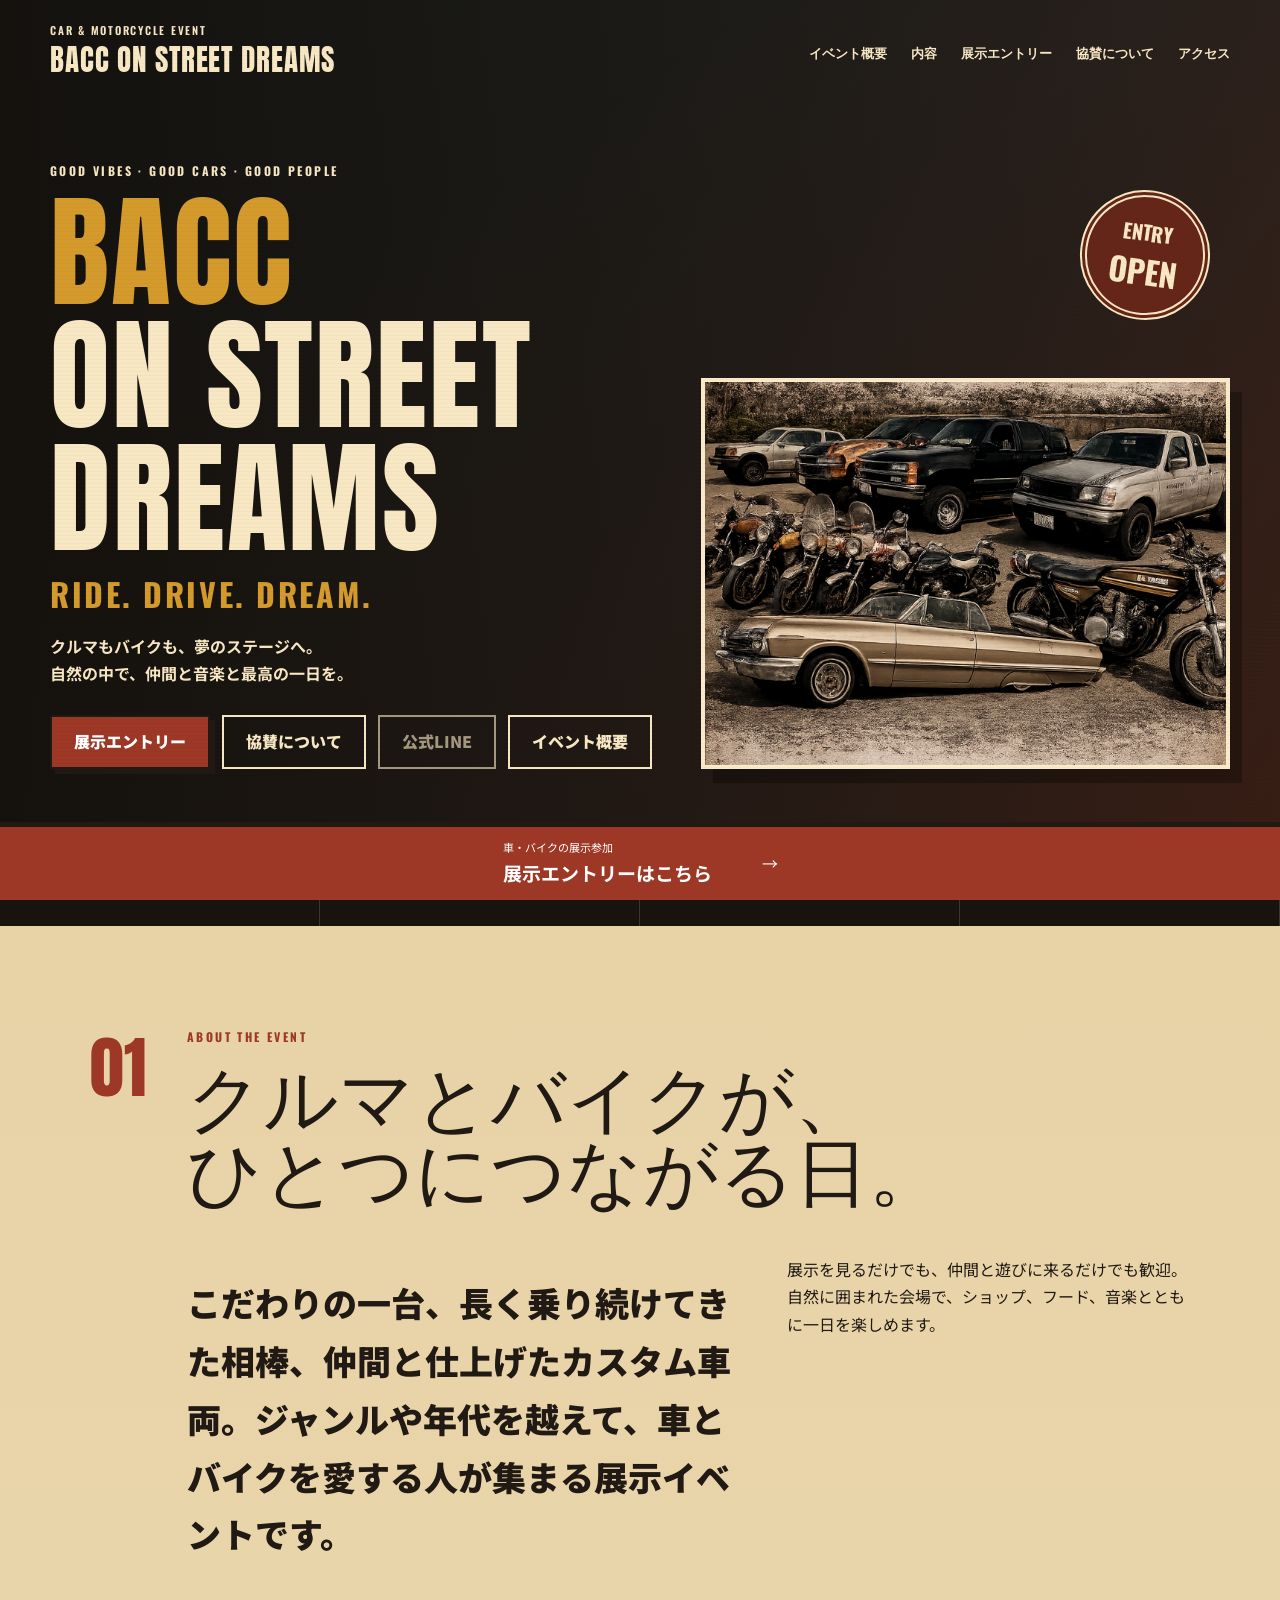
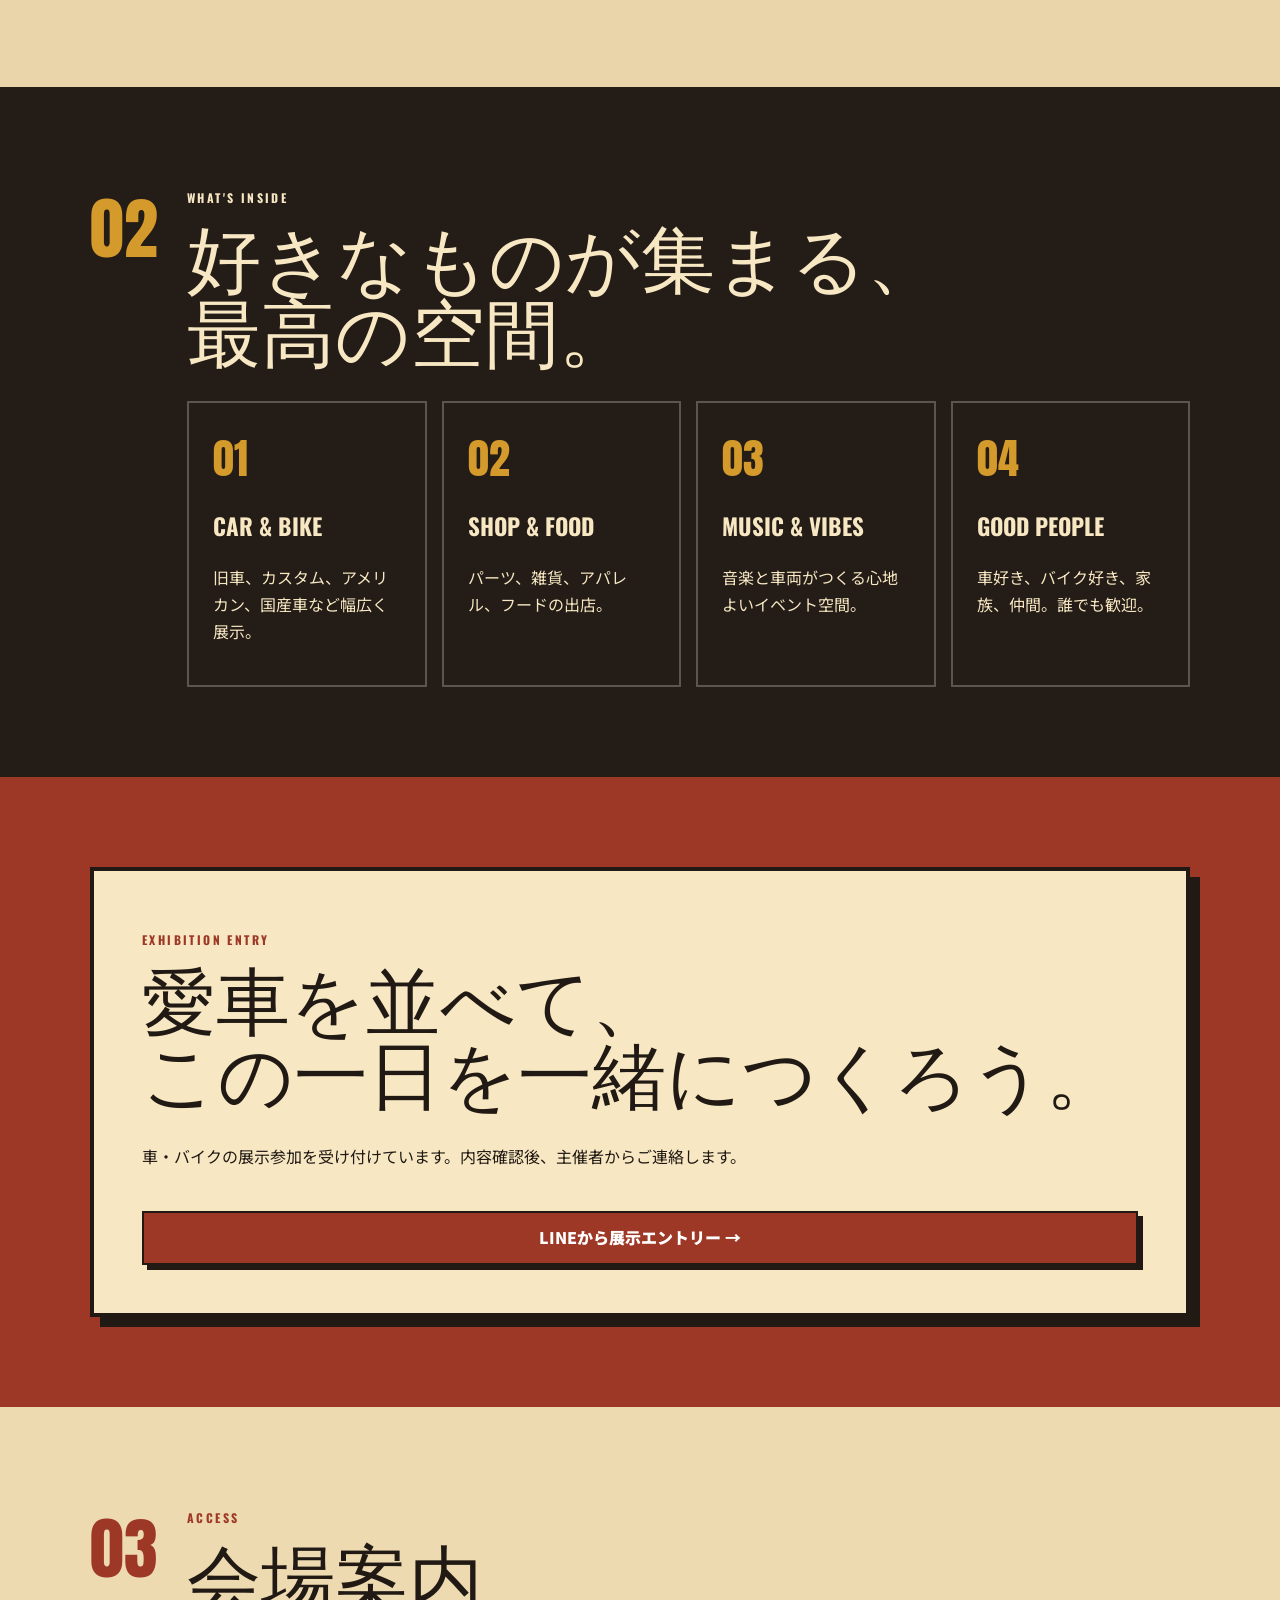
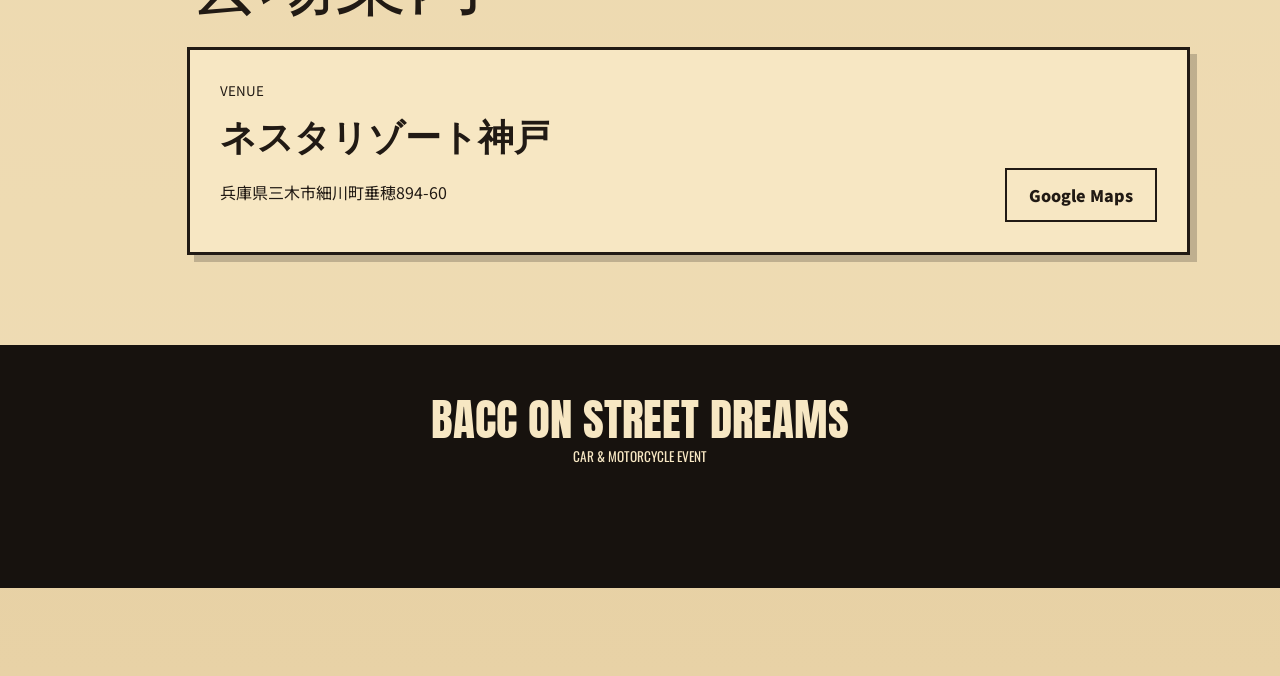
==== index.html @ 79301710 "Update index.html" ====
<!doctype html>
<html lang="ja">
<head>
  <meta charset="utf-8">
  <meta name="viewport" content="width=device-width,initial-scale=1,viewport-fit=cover">
  <meta name="theme-color" content="#211a14">
  <meta name="description" content="2026年11月22日、ネスタリゾート神戸で開催。車・バイク・音楽・カルチャーが集う BACC ON STREET DREAMS。">
  <title>BACC ON STREET DREAMS</title>
  <link rel="stylesheet" href="styles.css">
</head>
<body>
<header class="site-header">
  <a class="brand" href="#top"><small>CAR & MOTORCYCLE EVENT</small><strong>BACC ON STREET DREAMS</strong></a>
  <button class="menu-button" type="button" aria-expanded="false" aria-controls="site-nav" aria-label="メニューを開く">☰</button>
  <nav id="site-nav" class="site-nav" aria-label="メインナビゲーション">
    <a href="#about">イベント概要</a>
    <a href="#contents">内容</a>
    <a href="https://liff.line.me/2010807562-2wvrDOlv">展示エントリー</a>
    <a href="sponsor.html">協賛について</a>
    <a href="#access">アクセス</a>
  </nav>
</header>

<main id="top">
  <section class="hero poster-hero">
    <div class="hero-copy">
      <p class="eyebrow">GOOD VIBES · GOOD CARS · GOOD PEOPLE</p>
      <h1><span>BACC</span><br>ON STREET<br>DREAMS</h1>
      <p class="hero-tagline">RIDE. DRIVE. DREAM.</p>
      <p class="lead">クルマもバイクも、夢のステージへ。<br>自然の中で、仲間と音楽と最高の一日を。</p>
      <div class="hero-buttons" aria-label="主要メニュー">
        <a class="button primary" href="https://liff.line.me/2010807562-2wvrDOlv">展示エントリー</a>
        <a class="button ghost" href="sponsor.html">協賛について</a>
        <span class="button ghost is-disabled" aria-disabled="true" title="公式LINE URL設定後に有効になります">公式LINE</span>
        <a class="button ghost" href="#about">イベント概要</a>
      </div>
    </div>
    <div class="hero-art hero-photo">
      <img src="images/hero-vehicles.webp" alt="クラシックカーとバイクが並ぶイベントイメージ">
      <div class="stamp" aria-hidden="true">ENTRY<br><strong>OPEN</strong></div>
    </div>
  </section>

  <!-- EVENT INFO: 開催情報を変更する場合は、このブロックを更新してください -->
  <section class="event-strip" aria-label="開催情報">
    <div><small>DATE</small><strong>2026.11.22 SUN</strong></div>
    <div><small>TIME</small><strong>10:00–16:00</strong></div>
    <div><small>PLACE</small><strong>NESTA RESORT KOBE</strong></div>
    <div><small>ADMISSION</small><strong>FREE</strong></div>
  </section>

  <section id="about" class="section paper">
    <p class="num">01</p>
    <div>
      <p class="eyebrow dark">ABOUT THE EVENT</p>
      <h2>クルマとバイクが、<br>ひとつにつながる日。</h2>
      <div class="cols">
        <p class="big">こだわりの一台、長く乗り続けてきた相棒、仲間と仕上げたカスタム車両。ジャンルや年代を越えて、車とバイクを愛する人が集まる展示イベントです。</p>
        <p>展示を見るだけでも、仲間と遊びに来るだけでも歓迎。自然に囲まれた会場で、ショップ、フード、音楽とともに一日を楽しめます。</p>
      </div>
    </div>
  </section>

  <section id="contents" class="section dark-section">
    <p class="num yellow">02</p>
    <div>
      <p class="eyebrow">WHAT'S INSIDE</p>
      <h2>好きなものが集まる、<br>最高の空間。</h2>
      <div class="cards">
        <article><b>01</b><h3>CAR & BIKE</h3><p>旧車、カスタム、アメリカン、国産車など幅広く展示。</p></article>
        <article><b>02</b><h3>SHOP & FOOD</h3><p>パーツ、雑貨、アパレル、フードの出店。</p></article>
        <article><b>03</b><h3>MUSIC & VIBES</h3><p>音楽と車両がつくる心地よいイベント空間。</p></article>
        <article><b>04</b><h3>GOOD PEOPLE</h3><p>車好き、バイク好き、家族、仲間。誰でも歓迎。</p></article>
      </div>
    </div>
  </section>

  <section id="entry" class="section entry-section">
    <div class="entry-box">
      <p class="eyebrow dark">EXHIBITION ENTRY</p>
      <h2>愛車を並べて、<br>この一日を一緒につくろう。</h2>
      <p>車・バイクの展示参加を受け付けています。内容確認後、主催者からご連絡します。</p>
      <a class="button primary wide" href="https://liff.line.me/2010807562-2wvrDOlv">LINEから展示エントリー →</a>
    </div>
  </section>

  <section id="access" class="section paper">
    <p class="num">03</p>
    <div>
      <p class="eyebrow dark">ACCESS</p>
      <h2>会場案内</h2>
      <div class="access-card">
        <div><small>VENUE</small><h3>ネスタリゾート神戸</h3><p>兵庫県三木市細川町垂穂894-60</p></div>
        <a class="button outline" target="_blank" rel="noopener" href="https://www.google.com/maps/search/?api=1&query=%E3%83%8D%E3%82%B9%E3%82%BF%E3%83%AA%E3%82%BE%E3%83%BC%E3%83%88%E7%A5%9E%E6%88%B8">Google Maps</a>
      </div>
    </div>
  </section>
</main>

<footer>
  <strong>BACC ON STREET DREAMS</strong>
  <small>CAR & MOTORCYCLE EVENT</small>
</footer>

<a class="fixed-entry" href="https://liff.line.me/2010807562-2wvrDOlv">
  <span><small>車・バイクの展示参加</small><b>展示エントリーはこちら</b></span>
  <span aria-hidden="true">→</span>
</a>
<script src="https://static.line-scdn.net/liff/edge/2/sdk.js"></script>
<script src="script.js"></script>
</body>
</html>
---- styles.css ----
@import url('https://fonts.googleapis.com/css2?family=Anton&family=Noto+Sans+JP:wght@400;500;700;900&family=Oswald:wght@500;600;700&display=swap');

:root{--ink:#211a14;--paper:#e6cea0;--cream:#f7e7c3;--rust:#9d3826;--mustard:#d49a2c;--blue:#2d6373;--white:#fffaf0}
*{box-sizing:border-box}
html{scroll-behavior:smooth;scroll-padding-top:20px;overflow-x:hidden}
body{margin:0;background:linear-gradient(#d4b983,#e8d2a6);color:var(--ink);font-family:"Noto Sans JP",sans-serif;line-height:1.7;padding-bottom:88px;overflow-x:hidden}
body:before{content:"";position:fixed;inset:0;pointer-events:none;background:repeating-linear-gradient(0deg,rgba(0,0,0,.02) 0 1px,transparent 1px 4px);z-index:99}
a{color:inherit}
img{max-width:100%}
button,input,textarea{font:inherit}
.site-header{position:absolute;z-index:10;left:50%;transform:translateX(-50%);top:0;width:min(1180px,calc(100% - 32px));display:flex;align-items:center;justify-content:space-between;padding:22px 0;color:var(--cream)}
.brand{text-decoration:none;line-height:1;min-width:0}.brand small{display:block;font:600 11px "Oswald";letter-spacing:.16em}.brand strong{display:block;font:400 clamp(22px,3vw,29px) "Anton";letter-spacing:.03em}
.site-nav{display:flex;gap:24px}.site-nav a{text-decoration:none;font:600 13px "Oswald";min-height:44px;display:flex;align-items:center}
.menu-button{display:none;min-width:44px;min-height:44px;background:none;border:0;color:white;font-size:28px}
.hero{min-height:760px;padding:150px max(20px,calc((100% - 1180px)/2)) 70px;background:linear-gradient(90deg,rgba(20,16,12,.98),rgba(20,16,12,.7)),linear-gradient(135deg,#255b68,#8b3d28);color:var(--cream);display:grid;grid-template-columns:1.08fr .92fr;gap:30px;overflow:hidden}
.hero-copy{position:relative;z-index:3;min-width:0}
.eyebrow{font:700 12px "Oswald";letter-spacing:.2em}.eyebrow.dark{color:var(--rust)}
h1,h2{font-family:"Anton";font-weight:400;text-transform:uppercase;line-height:1}
.hero h1{font-size:clamp(62px,9.6vw,128px);margin:10px 0;letter-spacing:.015em}.hero h1 span{color:var(--mustard)}
.hero-tagline{margin:0 0 10px;font:700 clamp(21px,3vw,32px) "Oswald";letter-spacing:.08em;color:var(--mustard)}
.lead{font-weight:700}
.hero-buttons{display:flex;gap:12px;flex-wrap:wrap;margin-top:28px}
.button{display:inline-flex;align-items:center;justify-content:center;min-height:54px;padding:8px 22px;border:2px solid currentColor;text-decoration:none;font-weight:900;text-align:center}
.primary{background:var(--rust);color:white;border-color:var(--ink);box-shadow:5px 5px 0 var(--ink)}.ghost{color:var(--cream)}.outline{color:var(--ink)}
.button.is-disabled{opacity:.62;cursor:not-allowed}
.compact{min-height:44px;padding:5px 16px;font-size:13px}
.hero-art{position:relative}.stamp{position:absolute;right:20px;top:40px;width:130px;height:130px;border-radius:50%;border:7px double var(--cream);display:grid;place-content:center;text-align:center;background:rgba(120,40,25,.75);font:700 20px "Oswald";transform:rotate(8deg)}.stamp strong{font-size:32px}
.hero-photo{min-height:540px;display:flex;align-items:flex-end;justify-content:center;isolation:isolate}
.hero-photo::before{content:"";position:absolute;inset:4% -6% 0;background:radial-gradient(ellipse at center,rgba(244,221,177,.22),transparent 68%);z-index:-1}
.hero-photo img{position:relative;z-index:2;width:min(760px,115%);max-width:none;object-fit:contain;object-position:center bottom;mix-blend-mode:multiply;filter:contrast(1.05) saturate(.9) drop-shadow(14px 20px 0 rgba(0,0,0,.24));-webkit-mask-image:linear-gradient(to bottom,transparent 0%,#000 10%,#000 90%,transparent 100%);mask-image:linear-gradient(to bottom,transparent 0%,#000 10%,#000 90%,transparent 100%)}
.poster-hero .hero-photo img{width:100%;max-width:700px;mix-blend-mode:normal;filter:contrast(1.03) saturate(.9);-webkit-mask-image:none;mask-image:none;border:4px solid var(--cream);box-shadow:12px 14px 0 rgba(0,0,0,.3)}
.poster-hero .hero-photo::before{display:none}
.hero-photo .stamp{z-index:4}
.event-strip{display:grid;grid-template-columns:repeat(4,1fr);background:#18130f;color:var(--cream)}
.event-strip div{padding:22px;border-right:1px solid rgba(255,255,255,.15);min-width:0}
small{display:block}.event-strip small,.mini-info small{font:700 10px "Oswald";letter-spacing:.18em}.event-strip strong,.mini-info strong{font:600 18px "Oswald"}
.section{padding:90px max(20px,calc((100% - 1100px)/2));display:grid;grid-template-columns:75px minmax(0,1fr);gap:22px}
.paper{background:rgba(247,231,195,.5)}.dark-section{background:#241c16;color:var(--cream)}.entry-section{background:var(--rust)}
.num{margin:0;font:400 68px "Anton";color:var(--rust)}.yellow{color:var(--mustard)}
.section h2,.sponsor-section h2{font-size:clamp(42px,7vw,74px);margin:0 0 35px}
.cols{display:grid;grid-template-columns:1.15fr .85fr;gap:55px}.big{font-size:clamp(22px,3vw,34px);font-weight:900}
.cards{display:grid;grid-template-columns:repeat(4,minmax(0,1fr));gap:15px}
.cards article{border:2px solid rgba(255,255,255,.25);padding:24px;min-height:250px;min-width:0}.cards b{font:400 42px "Anton";color:var(--mustard)}.cards h3{font:700 23px "Oswald";line-height:1.2;overflow-wrap:anywhere}
.entry-box{grid-column:1/-1;background:var(--cream);border:4px solid var(--ink);box-shadow:10px 10px 0 var(--ink);padding:48px}
.wide{width:100%;margin-top:24px}
.access-card{display:flex;justify-content:space-between;align-items:end;gap:20px;border:3px solid var(--ink);background:var(--cream);padding:30px;box-shadow:7px 7px 0 rgba(0,0,0,.2)}
.access-card h3{font:700 36px "Oswald";margin:5px 0}
footer{background:#17120e;color:var(--cream);padding:50px 20px 120px;text-align:center}
footer strong{display:block;font:400 clamp(32px,7vw,45px) "Anton";line-height:1.1}footer small{font-family:"Oswald"}
.fixed-entry{position:fixed;z-index:120;left:0;right:0;bottom:0;min-height:78px;padding-bottom:env(safe-area-inset-bottom);background:var(--rust);color:white;border-top:5px solid var(--ink);display:flex;align-items:center;justify-content:center;gap:50px;text-decoration:none}.fixed-entry small{font-size:11px}.fixed-entry b{font-size:19px}

/* Entry form */
.entry-page{padding-bottom:0}
.entry-header{background:linear-gradient(135deg,#1e1813,#62271c);color:var(--cream);padding:26px max(20px,calc((100% - 930px)/2)) 70px;border-bottom:8px solid var(--ink)}
.entry-header a{text-decoration:none;font-weight:700;display:inline-flex;align-items:center;min-height:44px}.entry-header h1{font-size:clamp(55px,9vw,100px);margin:45px 0 8px}
.entry-main{width:min(930px,calc(100% - 24px));margin:-28px auto 70px}
.mini-info{display:grid;grid-template-columns:1fr 1fr;gap:18px;background:var(--cream);border:3px solid var(--ink);padding:25px;box-shadow:7px 7px 0 rgba(0,0,0,.2);margin-bottom:26px}
fieldset{border:3px solid var(--ink);background:rgba(247,231,195,.86);padding:28px;margin:0 0 22px;box-shadow:6px 6px 0 rgba(0,0,0,.2)}
legend{background:var(--rust);color:white;border:2px solid var(--ink);padding:4px 12px;font:700 21px "Oswald"}
.choice-grid,.form-grid{display:grid;grid-template-columns:1fr 1fr;gap:18px}
.choice-card{position:relative;border:3px solid var(--ink);padding:22px;background:var(--cream);cursor:pointer}
.choice-card input{position:absolute;opacity:0}.choice-card:has(input:checked){background:var(--rust);color:white;box-shadow:5px 5px 0 var(--ink)}.choice-card b{display:block;font:700 28px "Oswald"}
label>span{display:block;font-weight:900;margin-bottom:7px}
em{font-style:normal;font-size:11px;background:var(--rust);color:white;padding:3px 6px}
input,textarea{width:100%;min-height:48px;border:2px solid var(--ink);background:var(--white);padding:13px;border-radius:0;font-size:16px;color:var(--ink)}
textarea{resize:vertical}
.full{display:block;margin-top:20px}
.upload{display:block;margin-top:22px;padding:22px;border:3px dashed var(--ink);background:#dfc38a;cursor:pointer}
.upload input{position:absolute;width:1px;height:1px;opacity:0}.upload b{display:inline-block;background:var(--ink);color:white;padding:10px 14px;min-height:44px}.upload small{margin-top:9px}
.preview{margin-top:16px;border:3px solid var(--ink);background:white;padding:8px}.preview img{display:block;width:100%;max-height:420px;object-fit:cover}
.agreement{display:flex;gap:10px;padding:18px;background:#d6b77c;border:2px solid var(--ink);margin-top:20px;cursor:pointer}.agreement input{width:22px;height:22px;min-height:22px;flex:0 0 auto}.agreement span{margin:0}
.submit-button{width:100%;min-height:80px;border:4px solid var(--ink);background:var(--rust);color:white;box-shadow:8px 8px 0 var(--ink);font-weight:900;font-size:20px;cursor:pointer}.submit-button small{font:600 11px "Oswald";letter-spacing:.2em}.submit-button:disabled{opacity:.65;cursor:wait}
.note{text-align:center;font-size:12px}.success{text-align:center;background:var(--cream);border:4px solid var(--ink);padding:45px;box-shadow:8px 8px 0 var(--ink)}.success h2{font-size:55px}
.form-status{display:none;margin:20px 0 0;padding:15px;border:2px solid var(--ink);font-weight:700}.form-status:not(:empty){display:block}.form-status.error{background:#f2c8b7;color:#671c10}.form-status.info{background:#f2dfa9}
.turnstile-slot:not(:empty){margin:20px 0;min-height:65px}.turnstile-slot.load-error{padding:12px;border:2px solid var(--ink);background:#f2c8b7;color:#671c10;font-weight:700}
.liff-gate{background:var(--cream);border:4px solid var(--ink);padding:38px;box-shadow:8px 8px 0 rgba(0,0,0,.2);text-align:center}
.liff-gate h2{font-size:clamp(34px,7vw,58px);margin:8px 0 18px}.liff-gate.has-error{background:#f2c8b7;color:#671c10}

/* Sponsor page */
.sponsor-page{padding-bottom:0}
.sponsor-nav{position:absolute}
.sponsor-hero{min-height:720px;padding:155px max(20px,calc((100% - 1100px)/2)) 90px;background:linear-gradient(115deg,rgba(28,21,16,.98),rgba(44,26,18,.86)),linear-gradient(135deg,var(--blue),var(--rust));color:var(--cream);display:grid;grid-template-columns:1.1fr .9fr;align-items:center;gap:60px;overflow:hidden}
.sponsor-hero h1{font-size:clamp(64px,10vw,120px);margin:12px 0 30px}.sponsor-hero h1 span{color:var(--mustard)}
.sponsor-lead{font-size:clamp(19px,2.3vw,27px);font-weight:900;line-height:1.65}.sponsor-hero .button{margin-top:25px}
.sponsor-poster{aspect-ratio:4/5;max-width:430px;width:100%;justify-self:end;border:5px solid var(--cream);outline:2px solid var(--mustard);outline-offset:10px;background:radial-gradient(circle at 50% 20%,rgba(212,154,44,.5),transparent 32%),repeating-linear-gradient(-15deg,transparent 0 20px,rgba(0,0,0,.14) 20px 21px),var(--rust);padding:45px 30px;display:flex;flex-direction:column;justify-content:center;text-align:center;transform:rotate(2deg);box-shadow:18px 20px 0 rgba(0,0,0,.3)}
.sponsor-poster span{font:700 30px "Oswald";letter-spacing:.18em}.sponsor-poster strong{font:400 clamp(52px,7vw,82px) "Anton";line-height:.92;color:var(--mustard);margin:15px 0}.sponsor-poster small{font:700 12px "Oswald";letter-spacing:.15em}
.sponsor-section{padding:90px max(20px,calc((100% - 1100px)/2))}
.section-heading{display:grid;grid-template-columns:75px minmax(0,1fr);gap:22px;margin-bottom:42px}.section-heading h2{margin-bottom:12px}.section-heading.centered{display:flex;justify-content:center;text-align:center}
.event-details{margin:0;border:4px solid var(--ink);box-shadow:9px 9px 0 rgba(0,0,0,.2);background:var(--cream)}
.event-details div{display:grid;grid-template-columns:180px minmax(0,1fr);border-bottom:2px solid var(--ink)}.event-details div:last-child{border-bottom:0}.event-details dt,.event-details dd{margin:0;padding:18px 24px}.event-details dt{font-weight:900;background:rgba(157,56,38,.14);border-right:2px solid var(--ink)}.event-details dd{font-weight:700}.event-details dd span{display:inline-block;margin:0 18px 3px 0;font-family:"Oswald"}
.benefit-grid{display:grid;grid-template-columns:repeat(2,minmax(0,1fr));gap:18px}.benefit-grid article{border:2px solid rgba(255,255,255,.3);padding:28px;background:rgba(0,0,0,.12)}.benefit-grid b{font:400 44px "Anton";color:var(--mustard)}.benefit-grid h3{font-size:22px;margin:6px 0}
.sponsor-menu-grid{display:grid;grid-template-columns:repeat(5,minmax(0,1fr));gap:13px}.sponsor-menu-grid article{border:3px solid var(--ink);background:var(--cream);padding:22px 15px;text-align:center;box-shadow:5px 5px 0 rgba(0,0,0,.2)}.sponsor-menu-grid article>span{font-size:28px;color:var(--rust)}.sponsor-menu-grid h3{margin:8px 0;font-size:18px}.sponsor-menu-grid p{font-size:12px;margin:0}
.rust-section{background:var(--rust);color:var(--cream)}.cream-num{color:var(--cream)}
.industry-grid{list-style:none;margin:0;padding:0;display:grid;grid-template-columns:repeat(4,minmax(0,1fr));gap:13px}.industry-grid li{min-height:120px;border:2px solid var(--cream);padding:18px;display:flex;flex-direction:column;align-items:center;justify-content:center;text-align:center;font-weight:900;background:rgba(0,0,0,.1)}.industry-grid span{font-size:28px;margin-bottom:8px}.industry-grid .wide-item{grid-column:span 4;min-height:90px}
.sponsors-section{background:rgba(247,231,195,.65)}
.sponsor-logo-grid{display:grid;grid-template-columns:repeat(auto-fit,minmax(160px,1fr));gap:18px}.sponsor-logo-grid a,.sponsor-placeholder{min-height:140px;border:3px solid var(--ink);background:var(--cream);display:flex;align-items:center;justify-content:center;padding:20px}.sponsor-logo-grid img{display:block;width:100%;height:100px;object-fit:contain}.sponsor-placeholder{grid-column:1/-1;margin:0;text-align:center;font-weight:900;color:var(--rust);border-style:dashed}
.contact-section{background:#211a14;color:var(--cream)}
.sponsor-form{max-width:900px;margin:0 auto}.sponsor-form fieldset{color:var(--ink)}.sponsor-choices{margin-top:22px}.sponsor-choices legend small{display:inline;font-size:11px}
.checkbox-grid{display:grid;grid-template-columns:repeat(5,minmax(0,1fr));gap:10px}.checkbox-grid label{border:2px solid var(--ink);background:var(--cream);padding:13px 8px;display:flex;align-items:center;gap:8px;cursor:pointer}.checkbox-grid input{width:20px;height:20px;min-height:20px;flex:0 0 auto}.checkbox-grid span{margin:0;font-size:14px}
.sponsor-agreement{color:var(--ink)}.contact-section .form-status.error{color:#671c10}
.sponsor-story{display:grid;grid-template-columns:1.1fr .9fr;gap:46px;align-items:start}
.sponsor-cta{text-align:center}.sponsor-cta h2{margin-bottom:20px}.sponsor-cta .small-copy{max-width:680px;margin:24px auto 0}
.sponsor-application{min-height:100vh;background:linear-gradient(#d4b983,#e8d2a6)}
.sponsor-entry-header{padding-top:95px}.sponsor-entry-main{margin-top:-28px}
.amount-grid{display:grid;grid-template-columns:repeat(5,minmax(0,1fr));gap:10px}
.amount-grid label{position:relative;border:2px solid var(--ink);background:var(--cream);padding:14px 8px;cursor:pointer;text-align:center}
.amount-grid input{position:absolute;opacity:0;width:1px;height:1px;min-height:1px}
.amount-grid label:has(input:checked){background:var(--rust);color:white;box-shadow:4px 4px 0 var(--ink)}
.amount-grid span{margin:0;font-size:14px}
.other-amount{margin-top:20px;padding:18px;border:2px dashed var(--ink);background:#dfc38a}
.other-amount>div{display:grid;grid-template-columns:1fr auto;gap:10px;align-items:center}.other-amount>div>span{font-weight:900}

@media(max-width:850px){
  .site-nav{display:none;position:absolute;top:75px;right:0;background:#1a1511;flex-direction:column;padding:15px;min-width:210px;border:2px solid rgba(255,255,255,.2)}
  .site-nav.open{display:flex}.menu-button{display:block}.hero{grid-template-columns:1fr;min-height:980px}
  .event-strip{grid-template-columns:1fr 1fr}.cols{grid-template-columns:1fr}.cards{grid-template-columns:1fr 1fr}
  .sponsor-hero{grid-template-columns:1fr}.sponsor-poster{display:none}.sponsor-menu-grid{grid-template-columns:repeat(3,minmax(0,1fr))}
  .industry-grid{grid-template-columns:repeat(3,minmax(0,1fr))}.industry-grid .wide-item{grid-column:span 3}
  .checkbox-grid{grid-template-columns:repeat(3,minmax(0,1fr))}
  .amount-grid{grid-template-columns:repeat(3,minmax(0,1fr))}
  .sponsor-story{grid-template-columns:1fr}
}

@media(max-width:600px){
  .brand small{font-size:9px}.brand strong{font-size:22px}
  .hero{padding-top:135px;min-height:840px}.hero h1{font-size:clamp(56px,18vw,76px)}.hero-tagline{font-size:21px}
  .hero-buttons{display:grid;grid-template-columns:1fr 1fr}.hero-buttons .button:first-child{grid-column:1/-1}
  .hero-art{min-height:280px;margin-top:-10px}.hero-photo img{width:125%;max-width:none}.poster-hero .hero-photo img{width:100%;max-width:100%;object-fit:contain}.hero-photo .stamp{width:100px;height:100px;font-size:15px;right:5px;top:10px}.hero-photo .stamp strong{font-size:24px}
  .event-strip div{padding:16px 12px}.event-strip strong{font-size:15px}
  .section{grid-template-columns:42px minmax(0,1fr);gap:10px;padding:65px 14px}.num{font-size:44px}.section h2,.sponsor-section h2{font-size:clamp(37px,11vw,52px)}
  .cards{grid-template-columns:repeat(2,minmax(0,1fr));gap:8px}.cards article{padding:14px 10px;min-height:220px}.cards b{font-size:31px}.cards h3{font-size:17px}.cards p{font-size:13px;line-height:1.65}
  .access-card{flex-direction:column;align-items:stretch}.choice-grid,.form-grid,.mini-info{grid-template-columns:1fr}.entry-box{padding:30px 20px}.fixed-entry{justify-content:space-between;padding:0 16px;gap:10px}.fixed-entry b{font-size:16px}
  fieldset{padding:20px 15px}legend{font-size:18px}.success{padding:35px 18px}.success h2{font-size:42px}
  .sponsor-nav .compact{padding:5px 10px;font-size:11px}.sponsor-hero{min-height:auto;padding:145px 18px 75px}.sponsor-hero h1{font-size:clamp(58px,18vw,78px)}
  .sponsor-section{padding:65px 14px}.section-heading{grid-template-columns:42px minmax(0,1fr);gap:10px;margin-bottom:30px}
  .contact-section .section-heading h2{font-size:clamp(32px,9vw,42px)}
  .event-details div{grid-template-columns:105px minmax(0,1fr)}.event-details dt,.event-details dd{padding:14px 11px;font-size:14px}.event-details dd span{margin-right:8px}
  .benefit-grid{grid-template-columns:1fr}.benefit-grid article{padding:22px}
  .sponsor-menu-grid{grid-template-columns:repeat(2,minmax(0,1fr));gap:9px}.sponsor-menu-grid article{padding:18px 8px}.sponsor-menu-grid h3{font-size:16px}
  .industry-grid{grid-template-columns:repeat(2,minmax(0,1fr));gap:8px}.industry-grid li{min-height:110px;padding:12px 7px;font-size:13px}.industry-grid .wide-item{grid-column:span 2}
  .checkbox-grid{grid-template-columns:repeat(2,minmax(0,1fr))}.checkbox-grid label:last-child{grid-column:1/-1}
  .amount-grid{grid-template-columns:repeat(2,minmax(0,1fr))}.amount-grid label:last-child{grid-column:1/-1}
  .liff-gate{padding:28px 16px}
}
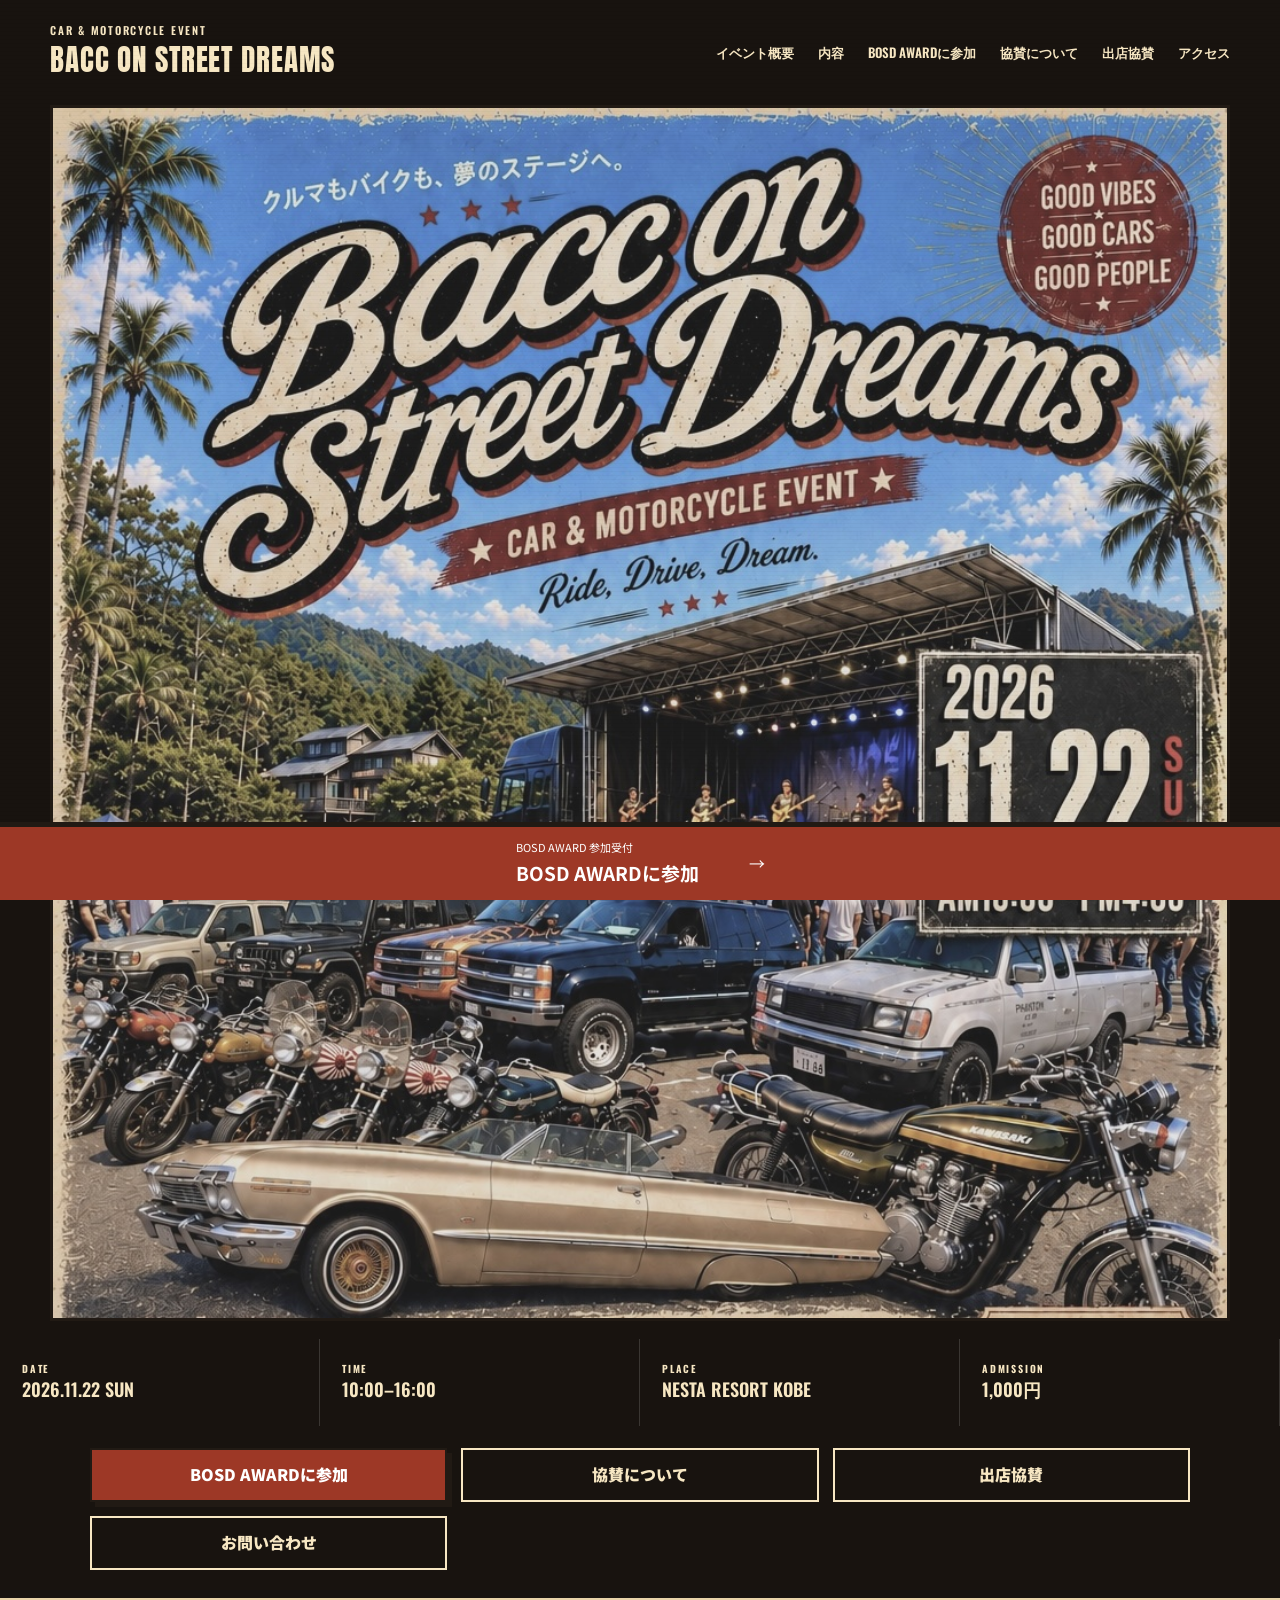
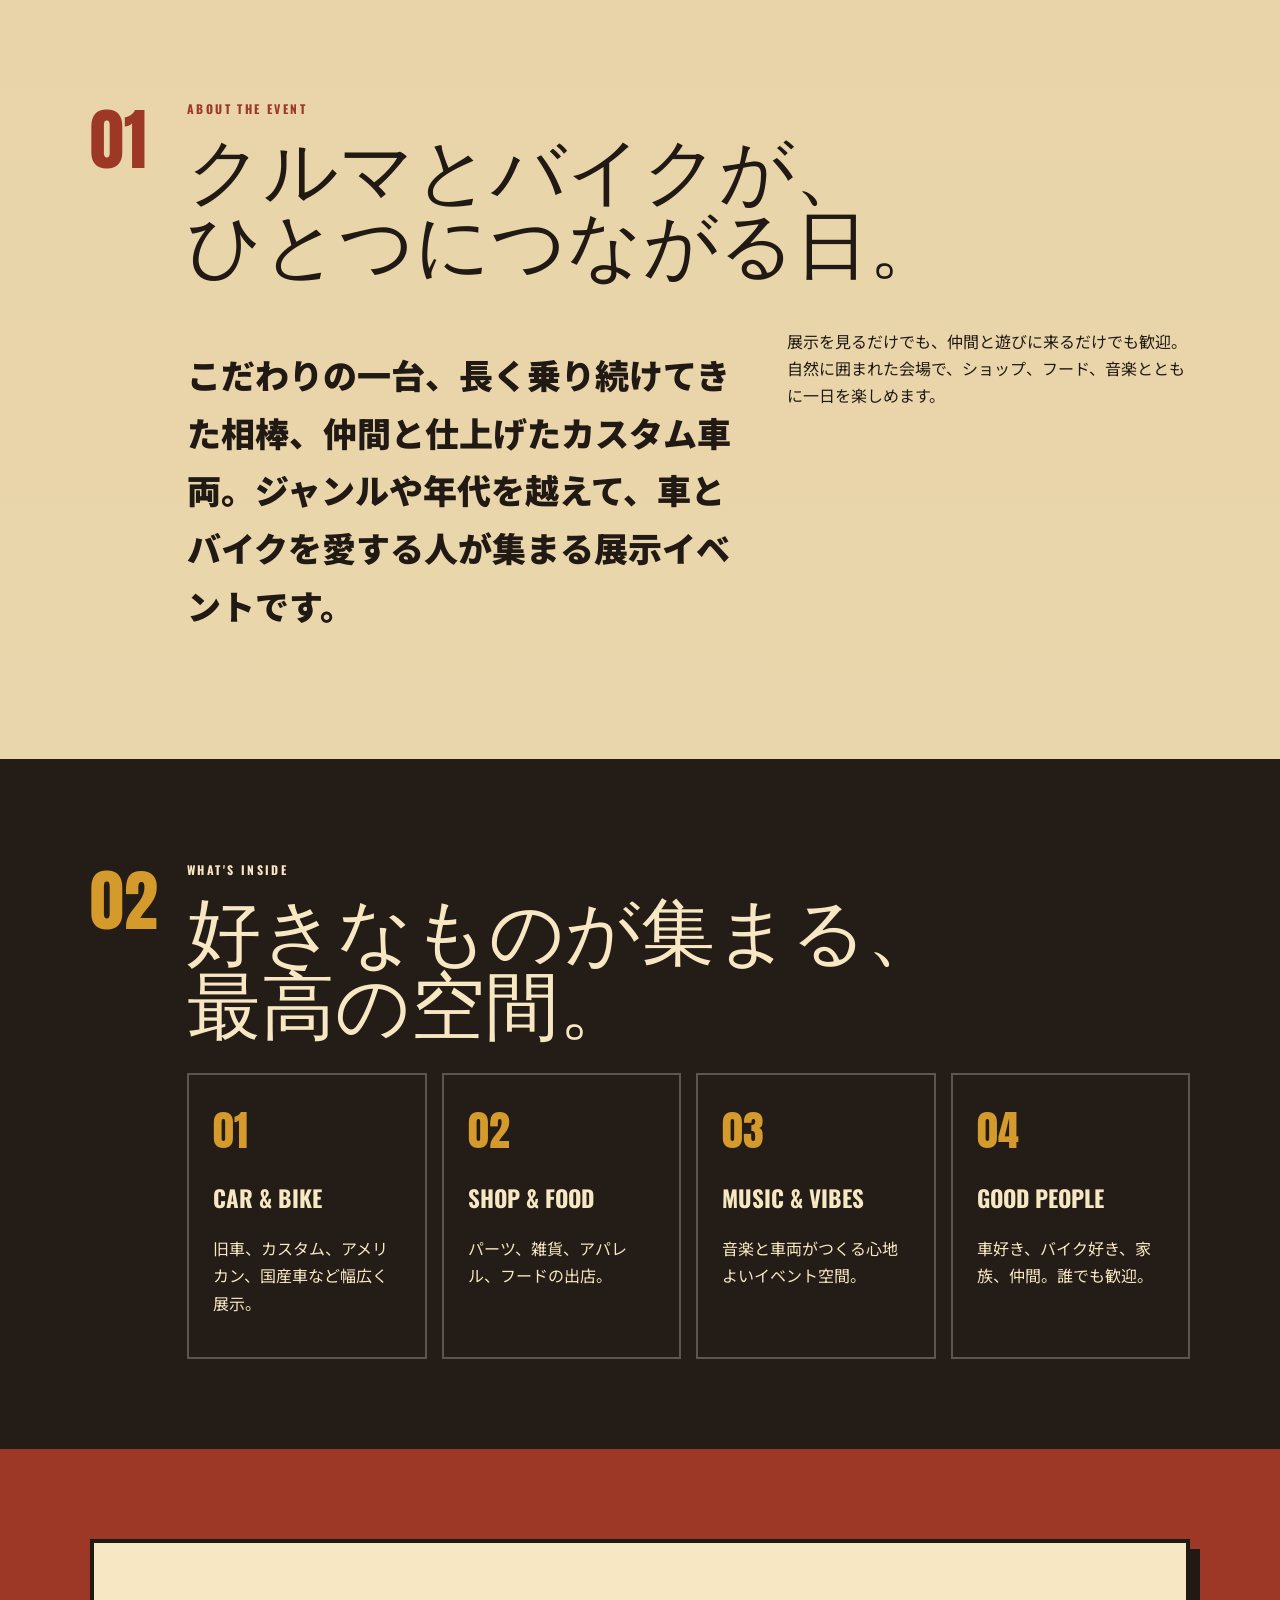
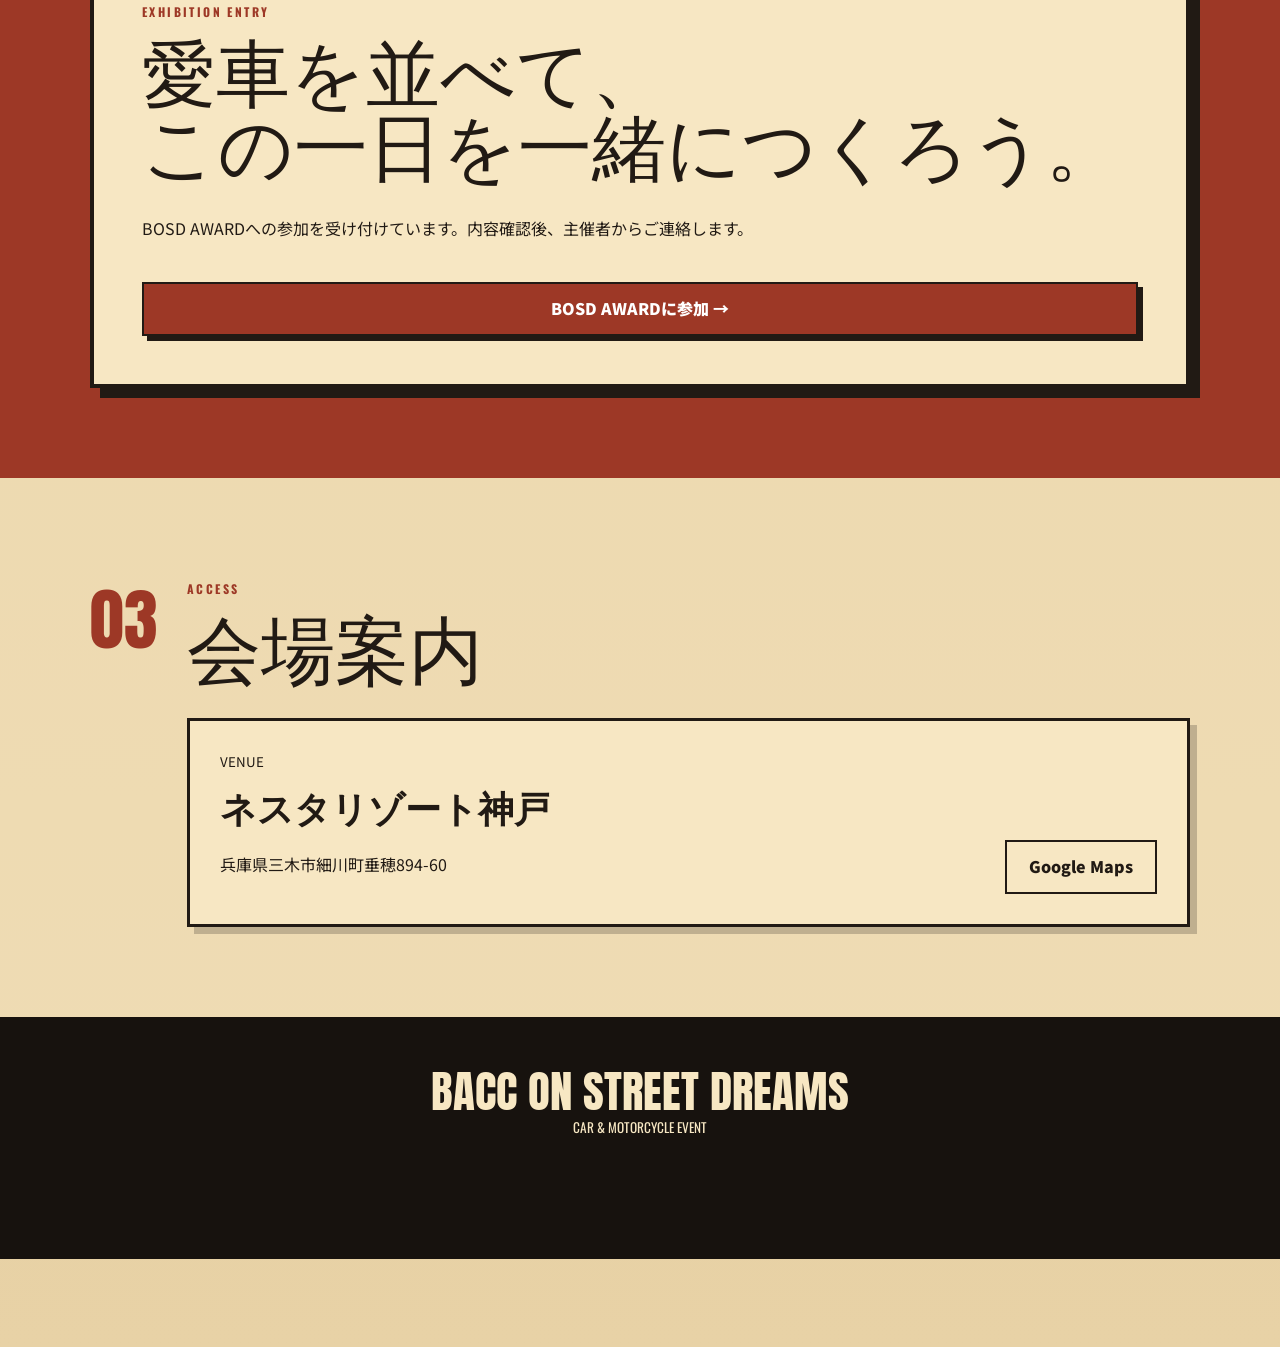
==== commit 3c1f4f9f: "公開サイト同期とエントリー・LIFF修正" ====
--- a/index.html
+++ b/index.html
@@ -15,30 +15,19 @@
   <nav id="site-nav" class="site-nav" aria-label="メインナビゲーション">
     <a href="#about">イベント概要</a>
     <a href="#contents">内容</a>
-    <a href="https://liff.line.me/2010807562-2wvrDOlv">展示エントリー</a>
+    <a href="https://liff.line.me/2010807562-2wvrDOlv">BOSD AWARDに参加</a>
     <a href="sponsor.html">協賛について</a>
+    <a href="vendor.html">出店協賛</a>
     <a href="#access">アクセス</a>
   </nav>
 </header>
 
 <main id="top">
-  <section class="hero poster-hero">
-    <div class="hero-copy">
-      <p class="eyebrow">GOOD VIBES · GOOD CARS · GOOD PEOPLE</p>
-      <h1><span>BACC</span><br>ON STREET<br>DREAMS</h1>
-      <p class="hero-tagline">RIDE. DRIVE. DREAM.</p>
-      <p class="lead">クルマもバイクも、夢のステージへ。<br>自然の中で、仲間と音楽と最高の一日を。</p>
-      <div class="hero-buttons" aria-label="主要メニュー">
-        <a class="button primary" href="https://liff.line.me/2010807562-2wvrDOlv">展示エントリー</a>
-        <a class="button ghost" href="sponsor.html">協賛について</a>
-        <span class="button ghost is-disabled" aria-disabled="true" title="公式LINE URL設定後に有効になります">公式LINE</span>
-        <a class="button ghost" href="#about">イベント概要</a>
-      </div>
-    </div>
-    <div class="hero-art hero-photo">
-      <img src="images/hero-vehicles.webp" alt="クラシックカーとバイクが並ぶイベントイメージ">
-      <div class="stamp" aria-hidden="true">ENTRY<br><strong>OPEN</strong></div>
-    </div>
+  <section class="top-event-visual" aria-label="イベントメインビジュアル">
+    <img
+      src="images/bacc-on-street-dreams-main.png"
+      alt="BACC ON STREET DREAMS 2026 イベントビジュアル"
+    >
   </section>
 
   <!-- EVENT INFO: 開催情報を変更する場合は、このブロックを更新してください -->
@@ -46,8 +35,15 @@
     <div><small>DATE</small><strong>2026.11.22 SUN</strong></div>
     <div><small>TIME</small><strong>10:00–16:00</strong></div>
     <div><small>PLACE</small><strong>NESTA RESORT KOBE</strong></div>
-    <div><small>ADMISSION</small><strong>FREE</strong></div>
+    <div><small>ADMISSION</small><strong>1,000円</strong></div>
   </section>
+
+  <nav class="top-actions" aria-label="参加・協賛・お問い合わせ">
+    <a class="button primary" href="https://liff.line.me/2010807562-2wvrDOlv">BOSD AWARDに参加</a>
+    <a class="button ghost" href="sponsor.html">協賛について</a>
+    <a class="button ghost" href="vendor.html">出店協賛</a>
+    <a class="button ghost" href="https://lin.ee/wgR9Ich">お問い合わせ</a>
+  </nav>
 
   <section id="about" class="section paper">
     <p class="num">01</p>
@@ -79,8 +75,8 @@
     <div class="entry-box">
       <p class="eyebrow dark">EXHIBITION ENTRY</p>
       <h2>愛車を並べて、<br>この一日を一緒につくろう。</h2>
-      <p>車・バイクの展示参加を受け付けています。内容確認後、主催者からご連絡します。</p>
-      <a class="button primary wide" href="https://liff.line.me/2010807562-2wvrDOlv">LINEから展示エントリー →</a>
+      <p>BOSD AWARDへの参加を受け付けています。内容確認後、主催者からご連絡します。</p>
+      <a class="button primary wide" href="https://liff.line.me/2010807562-2wvrDOlv">BOSD AWARDに参加 →</a>
     </div>
   </section>
 
@@ -103,7 +99,7 @@
 </footer>
 
 <a class="fixed-entry" href="https://liff.line.me/2010807562-2wvrDOlv">
-  <span><small>車・バイクの展示参加</small><b>展示エントリーはこちら</b></span>
+  <span><small>BOSD AWARD 参加受付</small><b>BOSD AWARDに参加</b></span>
   <span aria-hidden="true">→</span>
 </a>
 <script src="https://static.line-scdn.net/liff/edge/2/sdk.js"></script>
--- a/styles.css
+++ b/styles.css
@@ -12,7 +12,10 @@
 .brand{text-decoration:none;line-height:1;min-width:0}.brand small{display:block;font:600 11px "Oswald";letter-spacing:.16em}.brand strong{display:block;font:400 clamp(22px,3vw,29px) "Anton";letter-spacing:.03em}
 .site-nav{display:flex;gap:24px}.site-nav a{text-decoration:none;font:600 13px "Oswald";min-height:44px;display:flex;align-items:center}
 .menu-button{display:none;min-width:44px;min-height:44px;background:none;border:0;color:white;font-size:28px}
+.top-event-visual{padding:105px max(0px,calc((100% - 1180px)/2)) 18px;background:#18130f}
+.top-event-visual img{width:100%;height:auto;display:block;object-fit:contain;border:3px solid #211a14}
 .hero{min-height:760px;padding:150px max(20px,calc((100% - 1180px)/2)) 70px;background:linear-gradient(90deg,rgba(20,16,12,.98),rgba(20,16,12,.7)),linear-gradient(135deg,#255b68,#8b3d28);color:var(--cream);display:grid;grid-template-columns:1.08fr .92fr;gap:30px;overflow:hidden}
+.text-hero{grid-template-columns:1fr;min-height:auto}
 .hero-copy{position:relative;z-index:3;min-width:0}
 .eyebrow{font:700 12px "Oswald";letter-spacing:.2em}.eyebrow.dark{color:var(--rust)}
 h1,h2{font-family:"Anton";font-weight:400;text-transform:uppercase;line-height:1}
@@ -34,6 +37,7 @@
 .event-strip{display:grid;grid-template-columns:repeat(4,1fr);background:#18130f;color:var(--cream)}
 .event-strip div{padding:22px;border-right:1px solid rgba(255,255,255,.15);min-width:0}
 small{display:block}.event-strip small,.mini-info small{font:700 10px "Oswald";letter-spacing:.18em}.event-strip strong,.mini-info strong{font:600 18px "Oswald"}
+.top-actions{display:grid;grid-template-columns:repeat(3,minmax(0,1fr));gap:14px;padding:22px max(20px,calc((100% - 1100px)/2)) 28px;background:#18130f;color:var(--cream)}
 .section{padding:90px max(20px,calc((100% - 1100px)/2));display:grid;grid-template-columns:75px minmax(0,1fr);gap:22px}
 .paper{background:rgba(247,231,195,.5)}.dark-section{background:#241c16;color:var(--cream)}.entry-section{background:var(--rust)}
 .num{margin:0;font:400 68px "Anton";color:var(--rust)}.yellow{color:var(--mustard)}
@@ -123,10 +127,13 @@
 
 @media(max-width:600px){
   .brand small{font-size:9px}.brand strong{font-size:22px}
+  .top-event-visual{padding:90px 0 0}
   .hero{padding-top:135px;min-height:840px}.hero h1{font-size:clamp(56px,18vw,76px)}.hero-tagline{font-size:21px}
   .hero-buttons{display:grid;grid-template-columns:1fr 1fr}.hero-buttons .button:first-child{grid-column:1/-1}
   .hero-art{min-height:280px;margin-top:-10px}.hero-photo img{width:125%;max-width:none}.poster-hero .hero-photo img{width:100%;max-width:100%;object-fit:contain}.hero-photo .stamp{width:100px;height:100px;font-size:15px;right:5px;top:10px}.hero-photo .stamp strong{font-size:24px}
   .event-strip div{padding:16px 12px}.event-strip strong{font-size:15px}
+  .top-actions{grid-template-columns:1fr 1fr;padding:18px 14px 24px}
+  .top-actions .button:first-child{grid-column:1/-1}
   .section{grid-template-columns:42px minmax(0,1fr);gap:10px;padding:65px 14px}.num{font-size:44px}.section h2,.sponsor-section h2{font-size:clamp(37px,11vw,52px)}
   .cards{grid-template-columns:repeat(2,minmax(0,1fr));gap:8px}.cards article{padding:14px 10px;min-height:220px}.cards b{font-size:31px}.cards h3{font-size:17px}.cards p{font-size:13px;line-height:1.65}
   .access-card{flex-direction:column;align-items:stretch}.choice-grid,.form-grid,.mini-info{grid-template-columns:1fr}.entry-box{padding:30px 20px}.fixed-entry{justify-content:space-between;padding:0 16px;gap:10px}.fixed-entry b{font-size:16px}
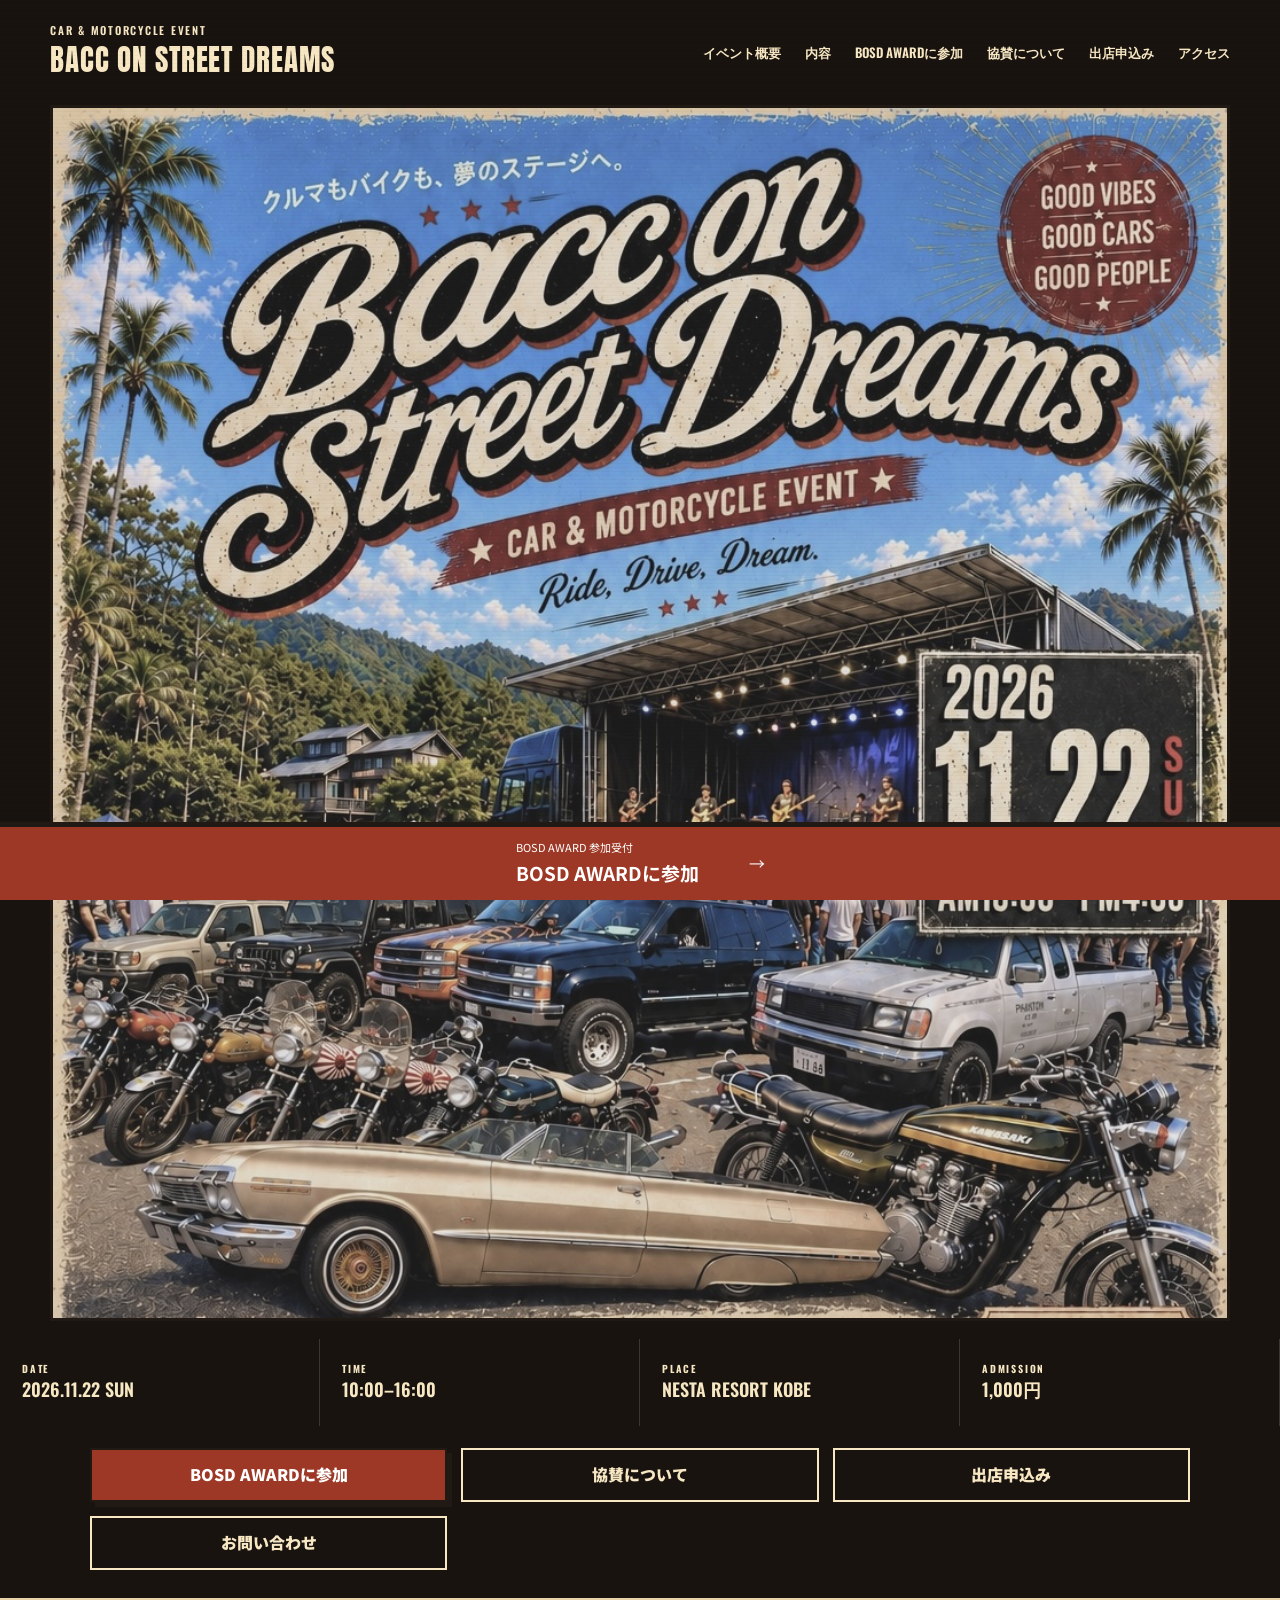
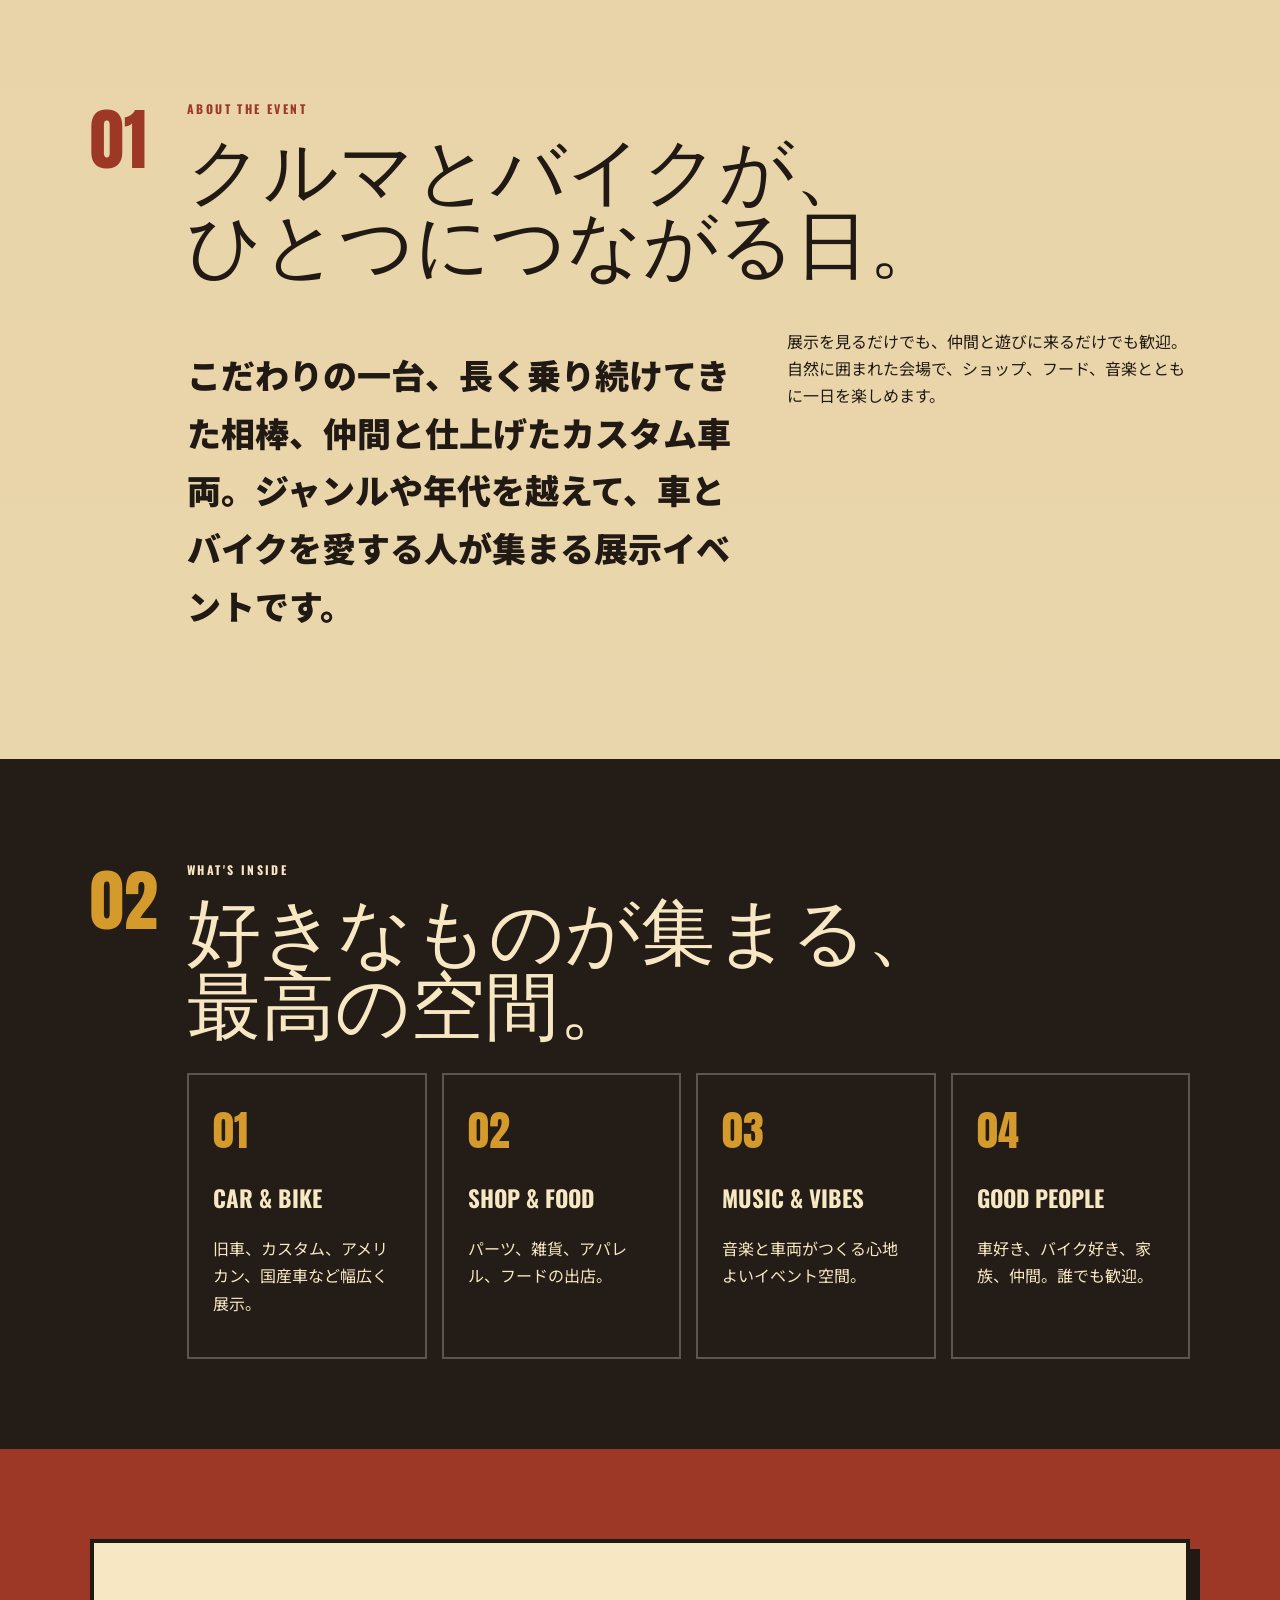
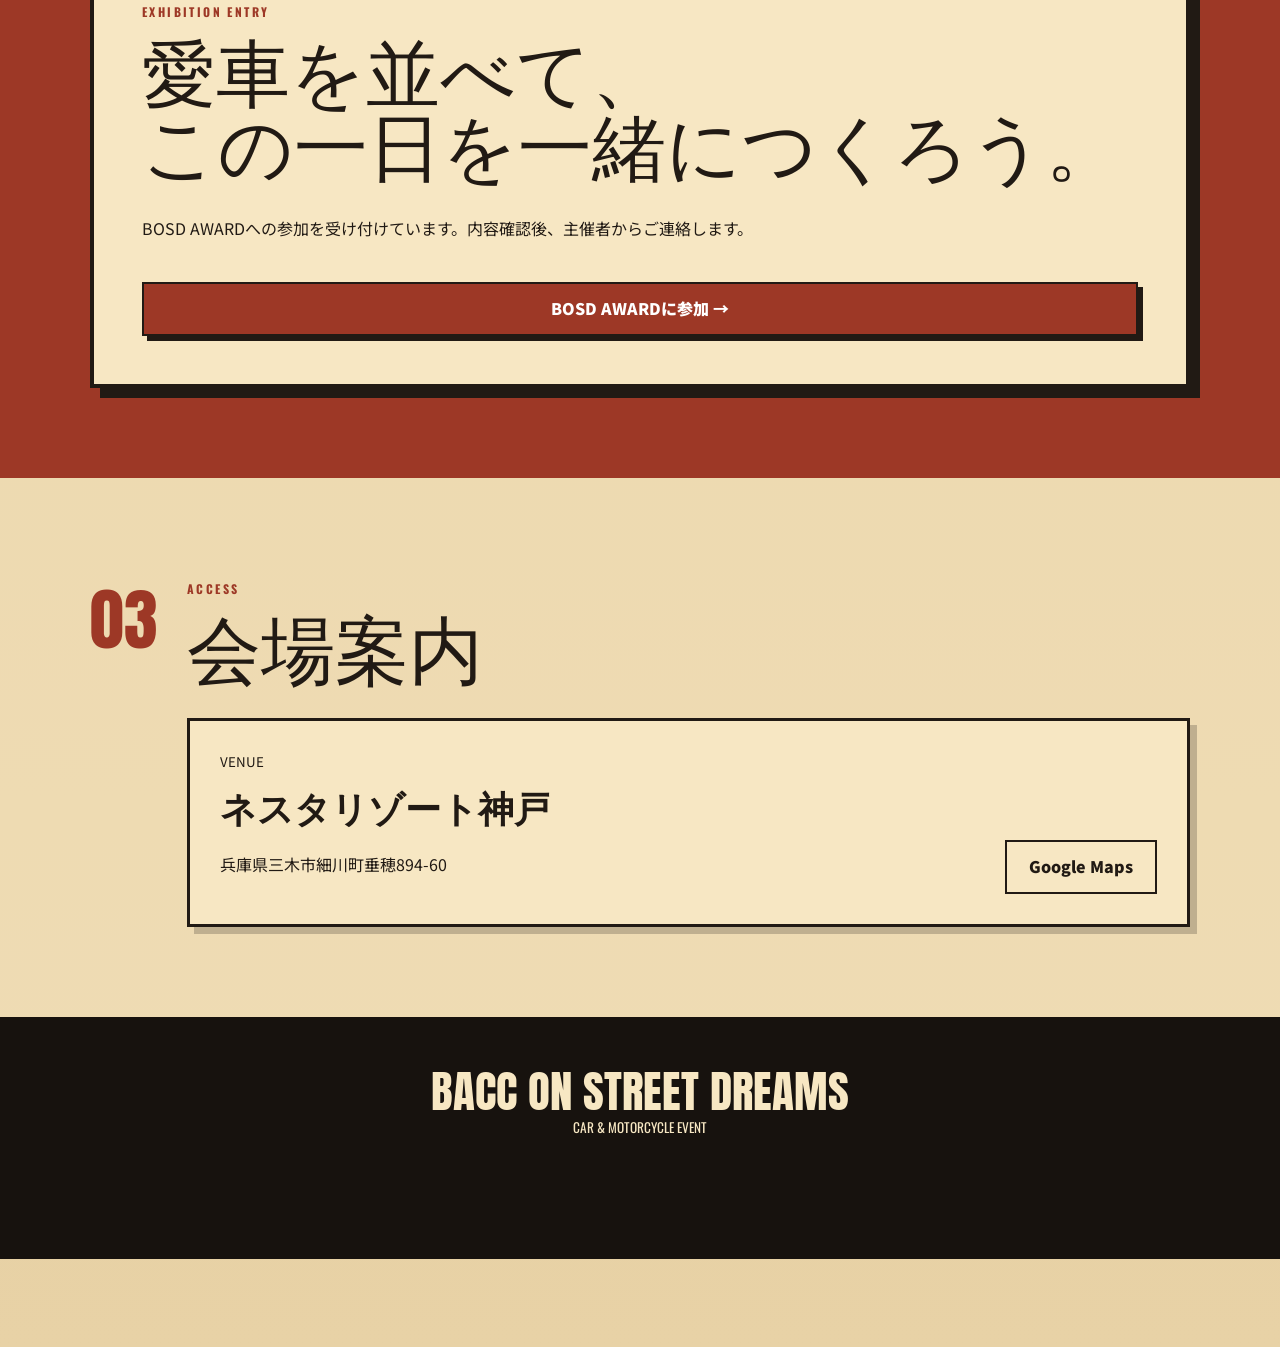
==== commit 91040cdb: "Update vendor application wording" ====
--- a/index.html
+++ b/index.html
@@ -17,7 +17,7 @@
     <a href="#contents">内容</a>
     <a href="https://liff.line.me/2010807562-2wvrDOlv">BOSD AWARDに参加</a>
     <a href="sponsor.html">協賛について</a>
-    <a href="vendor.html">出店協賛</a>
+    <a href="vendor.html">出店申込み</a>
     <a href="#access">アクセス</a>
   </nav>
 </header>
@@ -41,7 +41,7 @@
   <nav class="top-actions" aria-label="参加・協賛・お問い合わせ">
     <a class="button primary" href="https://liff.line.me/2010807562-2wvrDOlv">BOSD AWARDに参加</a>
     <a class="button ghost" href="sponsor.html">協賛について</a>
-    <a class="button ghost" href="vendor.html">出店協賛</a>
+    <a class="button ghost" href="vendor.html">出店申込み</a>
     <a class="button ghost" href="https://lin.ee/wgR9Ich">お問い合わせ</a>
   </nav>
 
@@ -103,6 +103,6 @@
   <span aria-hidden="true">→</span>
 </a>
 <script src="https://static.line-scdn.net/liff/edge/2/sdk.js"></script>
-<script src="script.js"></script>
+<script src="script.js?v=20260809-3"></script>
 </body>
 </html>
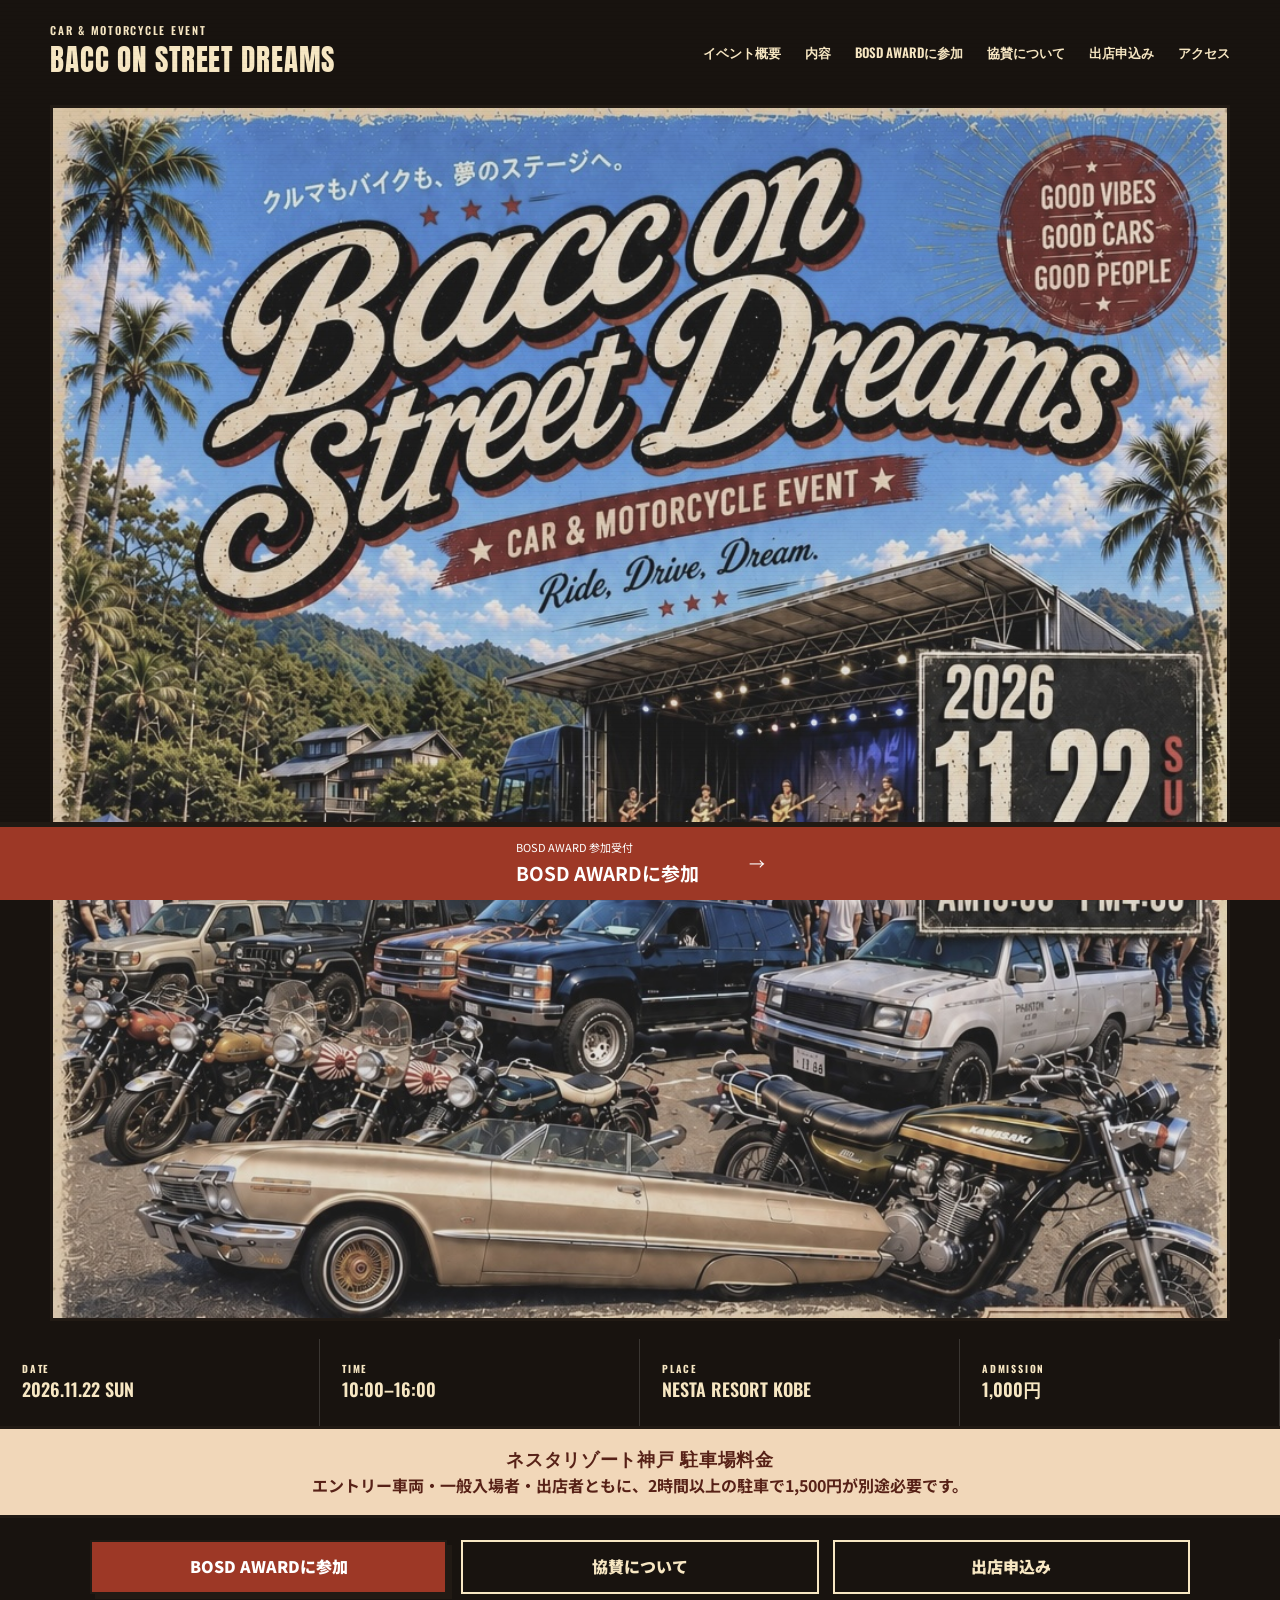
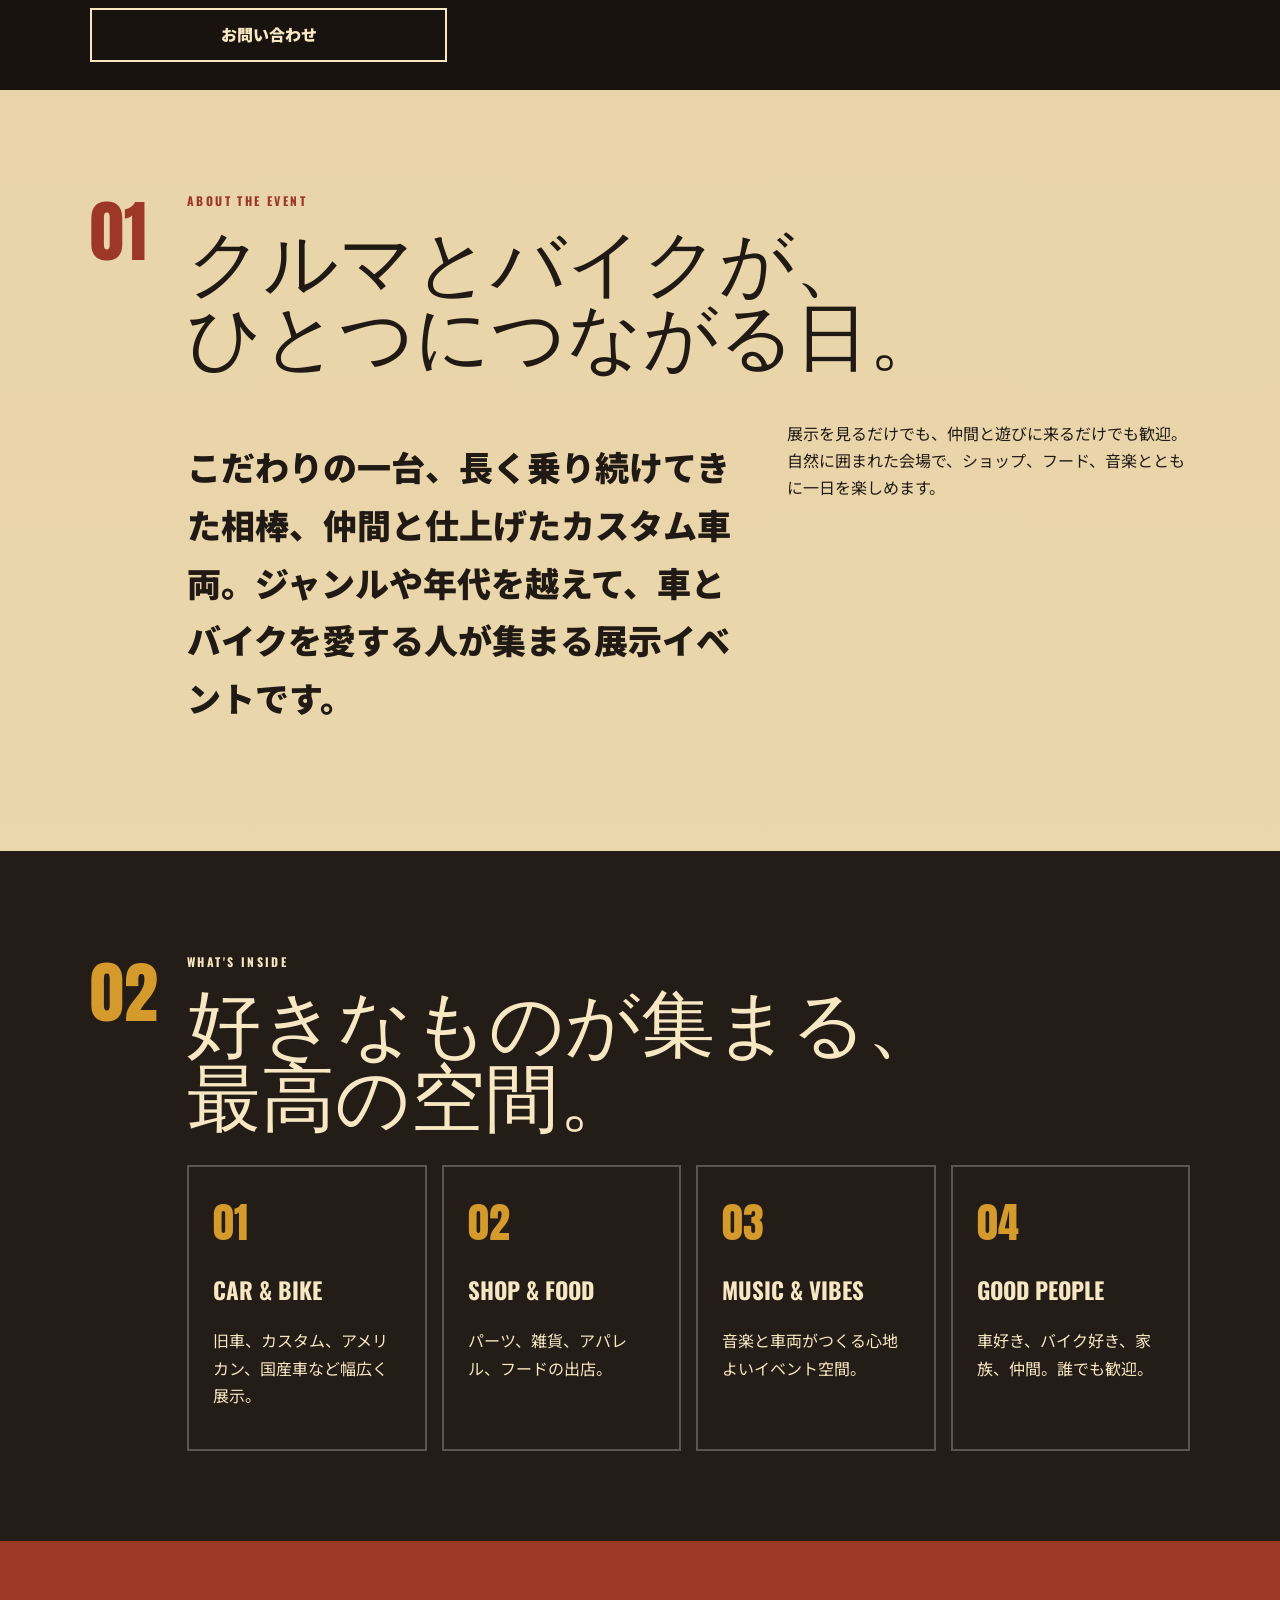
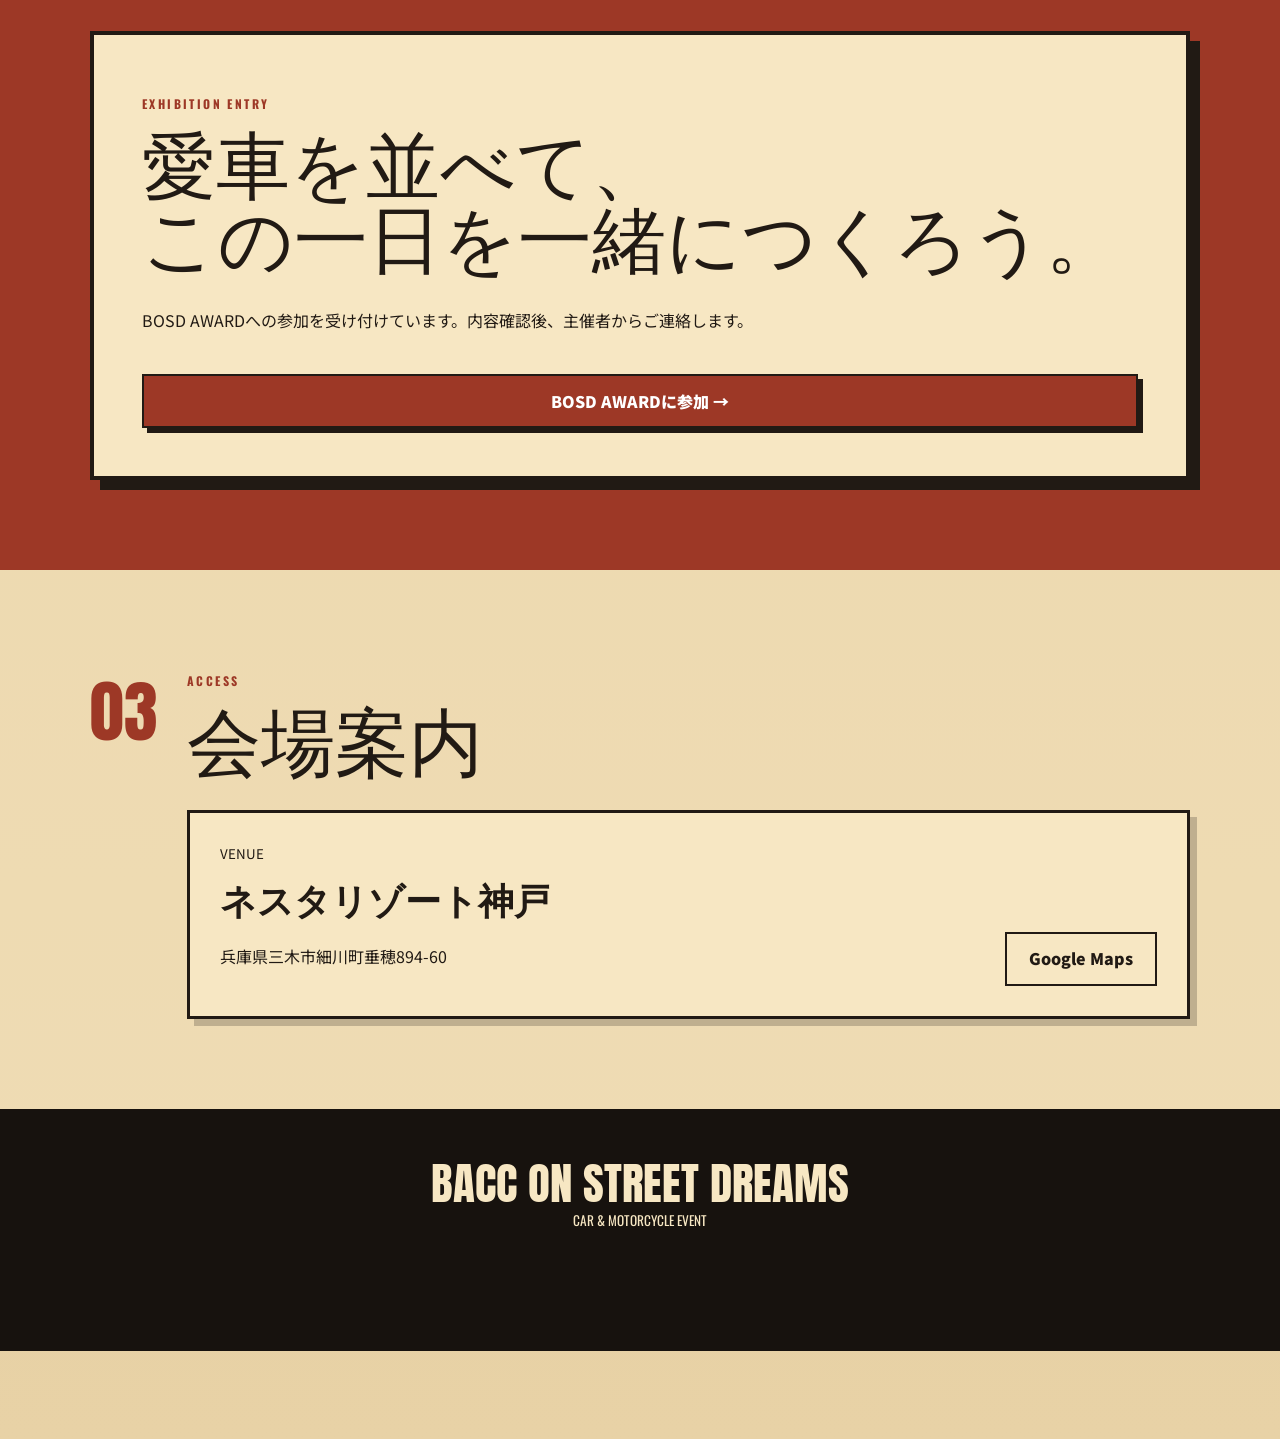
==== commit a3096b1c: "Add Nesta parking fee notices" ====
--- a/index.html
+++ b/index.html
@@ -37,6 +37,11 @@
     <div><small>PLACE</small><strong>NESTA RESORT KOBE</strong></div>
     <div><small>ADMISSION</small><strong>1,000円</strong></div>
   </section>
+
+  <p class="parking-notice">
+    <strong>ネスタリゾート神戸 駐車場料金</strong>
+    エントリー車両・一般入場者・出店者ともに、2時間以上の駐車で1,500円が別途必要です。
+  </p>
 
   <nav class="top-actions" aria-label="参加・協賛・お問い合わせ">
     <a class="button primary" href="https://liff.line.me/2010807562-2wvrDOlv">BOSD AWARDに参加</a>
--- a/styles.css
+++ b/styles.css
@@ -37,6 +37,9 @@
 .event-strip{display:grid;grid-template-columns:repeat(4,1fr);background:#18130f;color:var(--cream)}
 .event-strip div{padding:22px;border-right:1px solid rgba(255,255,255,.15);min-width:0}
 small{display:block}.event-strip small,.mini-info small{font:700 10px "Oswald";letter-spacing:.18em}.event-strip strong,.mini-info strong{font:600 18px "Oswald"}
+.parking-notice{margin:0;padding:16px 20px;background:#f1d7b9;color:#572117;border-top:3px solid var(--ink);border-bottom:3px solid var(--ink);text-align:center;font-size:16px;font-weight:700;line-height:1.7}
+.parking-notice strong{display:block;font:700 18px "Oswald",sans-serif;letter-spacing:.04em}
+.parking-notice.compact{margin:18px 0;border:3px solid var(--ink);font-size:15px}
 .top-actions{display:grid;grid-template-columns:repeat(3,minmax(0,1fr));gap:14px;padding:22px max(20px,calc((100% - 1100px)/2)) 28px;background:#18130f;color:var(--cream)}
 .section{padding:90px max(20px,calc((100% - 1100px)/2));display:grid;grid-template-columns:75px minmax(0,1fr);gap:22px}
 .paper{background:rgba(247,231,195,.5)}.dark-section{background:#241c16;color:var(--cream)}.entry-section{background:var(--rust)}
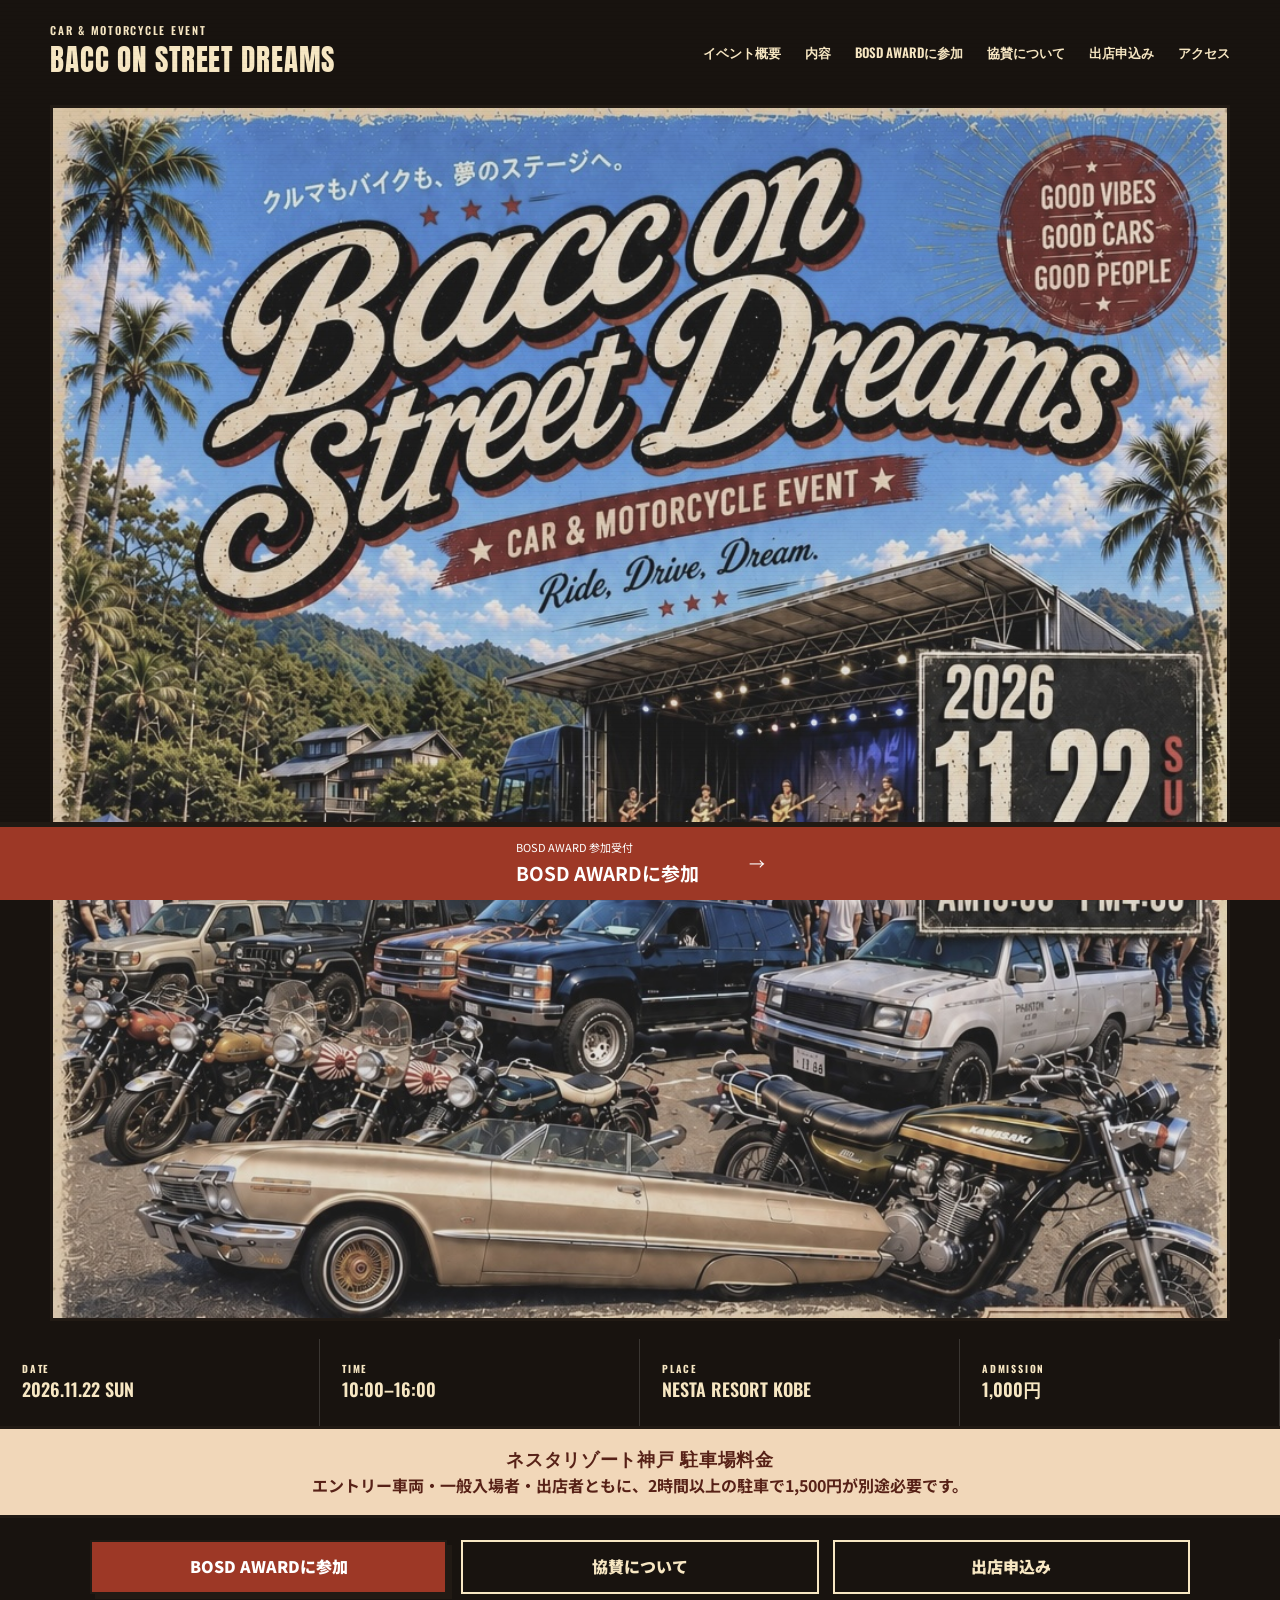
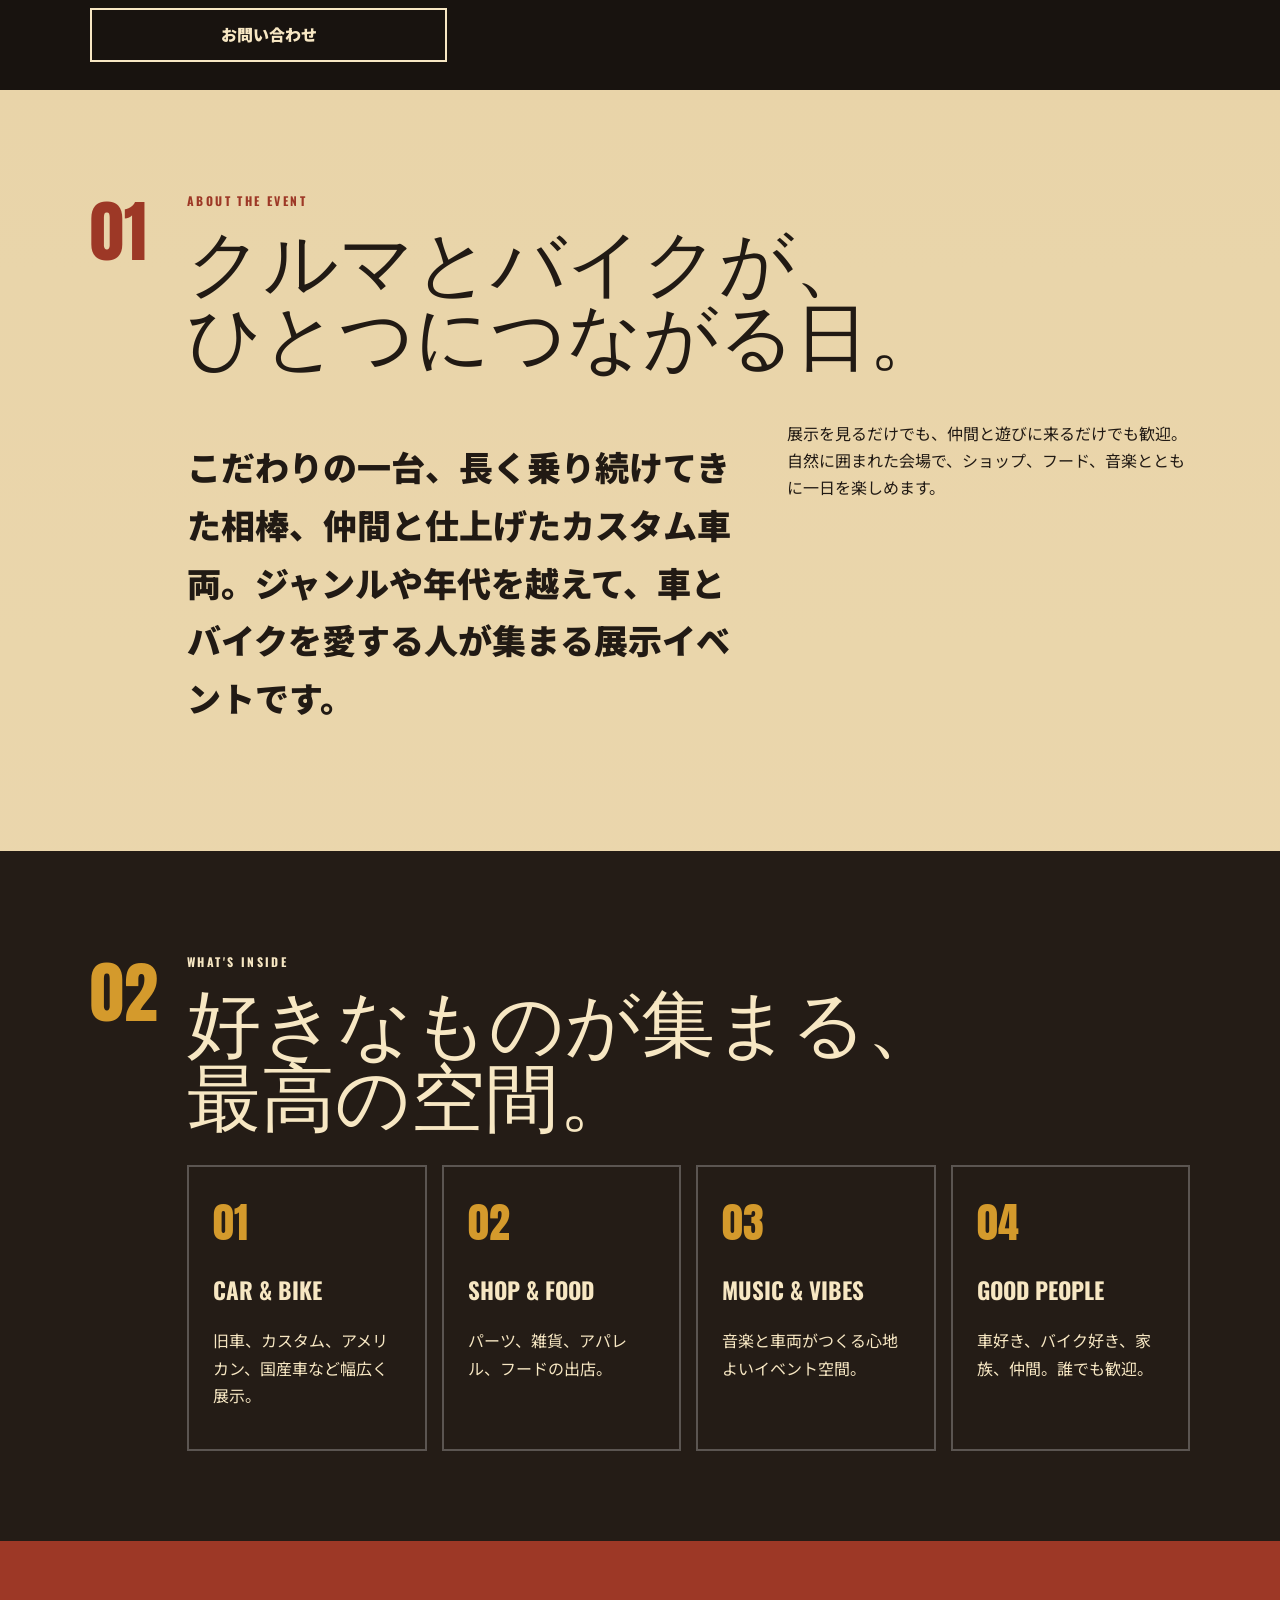
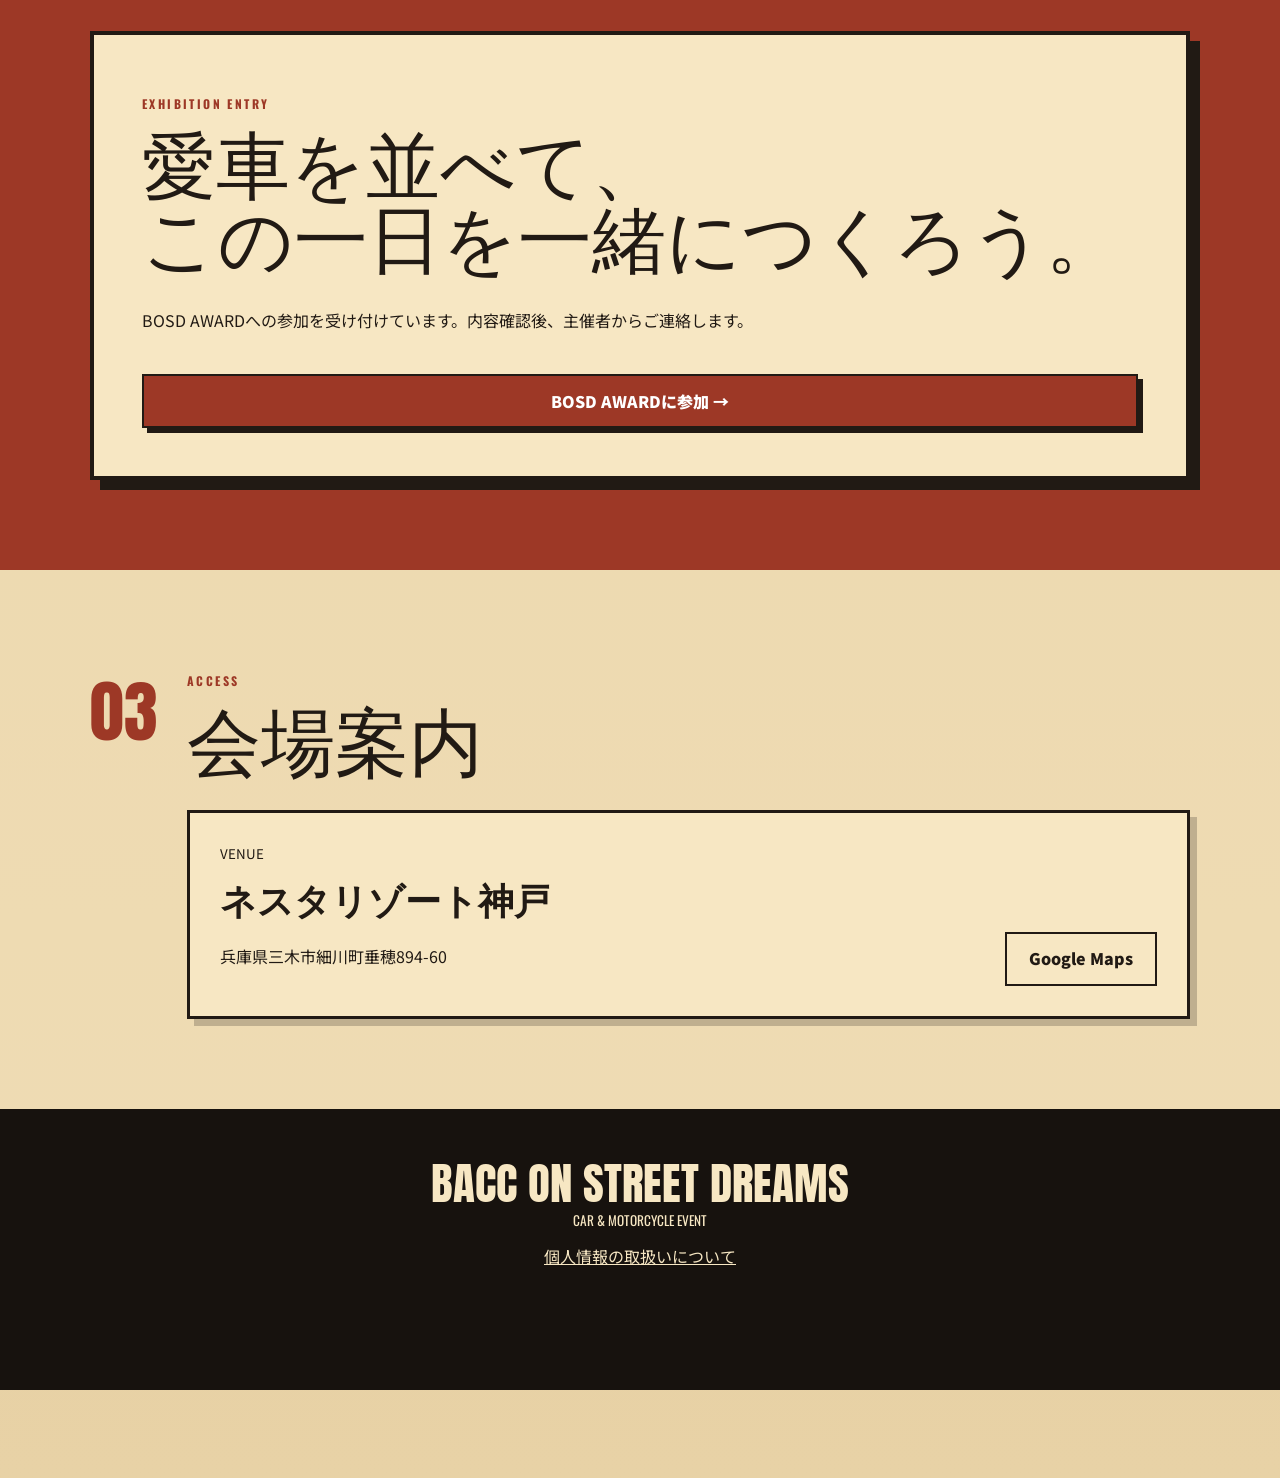
==== commit a52b7d33: "個人情報の取扱いページと同意リンクを追加" ====
--- a/index.html
+++ b/index.html
@@ -101,6 +101,7 @@
 <footer>
   <strong>BACC ON STREET DREAMS</strong>
   <small>CAR & MOTORCYCLE EVENT</small>
+  <a class="footer-policy-link" href="privacy.html">個人情報の取扱いについて</a>
 </footer>
 
 <a class="fixed-entry" href="https://liff.line.me/2010807562-2wvrDOlv">
--- a/styles.css
+++ b/styles.css
@@ -75,7 +75,8 @@
 .upload{display:block;margin-top:22px;padding:22px;border:3px dashed var(--ink);background:#dfc38a;cursor:pointer}
 .upload input{position:absolute;width:1px;height:1px;opacity:0}.upload b{display:inline-block;background:var(--ink);color:white;padding:10px 14px;min-height:44px}.upload small{margin-top:9px}
 .preview{margin-top:16px;border:3px solid var(--ink);background:white;padding:8px}.preview img{display:block;width:100%;max-height:420px;object-fit:cover}
-.agreement{display:flex;gap:10px;padding:18px;background:#d6b77c;border:2px solid var(--ink);margin-top:20px;cursor:pointer}.agreement input{width:22px;height:22px;min-height:22px;flex:0 0 auto}.agreement span{margin:0}
+.agreement{display:flex;gap:10px;padding:18px;background:#d6b77c;border:2px solid var(--ink);margin-top:20px;cursor:pointer}.agreement input{width:22px;height:22px;min-height:22px;flex:0 0 auto}.agreement span{margin:0}.agreement a{color:inherit;text-decoration:underline;text-decoration-thickness:2px;text-underline-offset:3px}
+.privacy-main{width:min(100% - 28px,960px);margin:0 auto;padding:32px 0 70px}.privacy-document{padding:clamp(22px,5vw,48px);border:3px solid var(--ink);background:var(--cream);box-shadow:8px 8px 0 rgba(33,26,20,.24);font-size:16px;line-height:1.85;overflow-wrap:anywhere}.privacy-document>p:first-child{margin-top:0;font-weight:700}.privacy-document section{margin-top:38px;padding-top:26px;border-top:2px solid rgba(33,26,20,.32)}.privacy-document h2{margin:0 0 16px;color:var(--rust);font-size:clamp(22px,4vw,30px);line-height:1.35}.privacy-document ul,.privacy-document ol{padding-left:1.5em}.privacy-document li+li{margin-top:7px}.privacy-document dl{margin:0}.privacy-document dt{margin-top:15px;font-weight:900}.privacy-document dd{margin:3px 0 0}.privacy-enacted{margin-top:42px;text-align:right;font-weight:900}.footer-policy-link{display:block;margin-top:12px;color:inherit;text-decoration:underline}@media(max-width:600px){.privacy-header h1{font-size:clamp(38px,13vw,62px)}.privacy-main{width:min(100% - 18px,960px);padding-top:18px}.privacy-document{padding:22px 18px;box-shadow:5px 5px 0 rgba(33,26,20,.24)}}
 .submit-button{width:100%;min-height:80px;border:4px solid var(--ink);background:var(--rust);color:white;box-shadow:8px 8px 0 var(--ink);font-weight:900;font-size:20px;cursor:pointer}.submit-button small{font:600 11px "Oswald";letter-spacing:.2em}.submit-button:disabled{opacity:.65;cursor:wait}
 .note{text-align:center;font-size:12px}.success{text-align:center;background:var(--cream);border:4px solid var(--ink);padding:45px;box-shadow:8px 8px 0 var(--ink)}.success h2{font-size:55px}
 .form-status{display:none;margin:20px 0 0;padding:15px;border:2px solid var(--ink);font-weight:700}.form-status:not(:empty){display:block}.form-status.error{background:#f2c8b7;color:#671c10}.form-status.info{background:#f2dfa9}
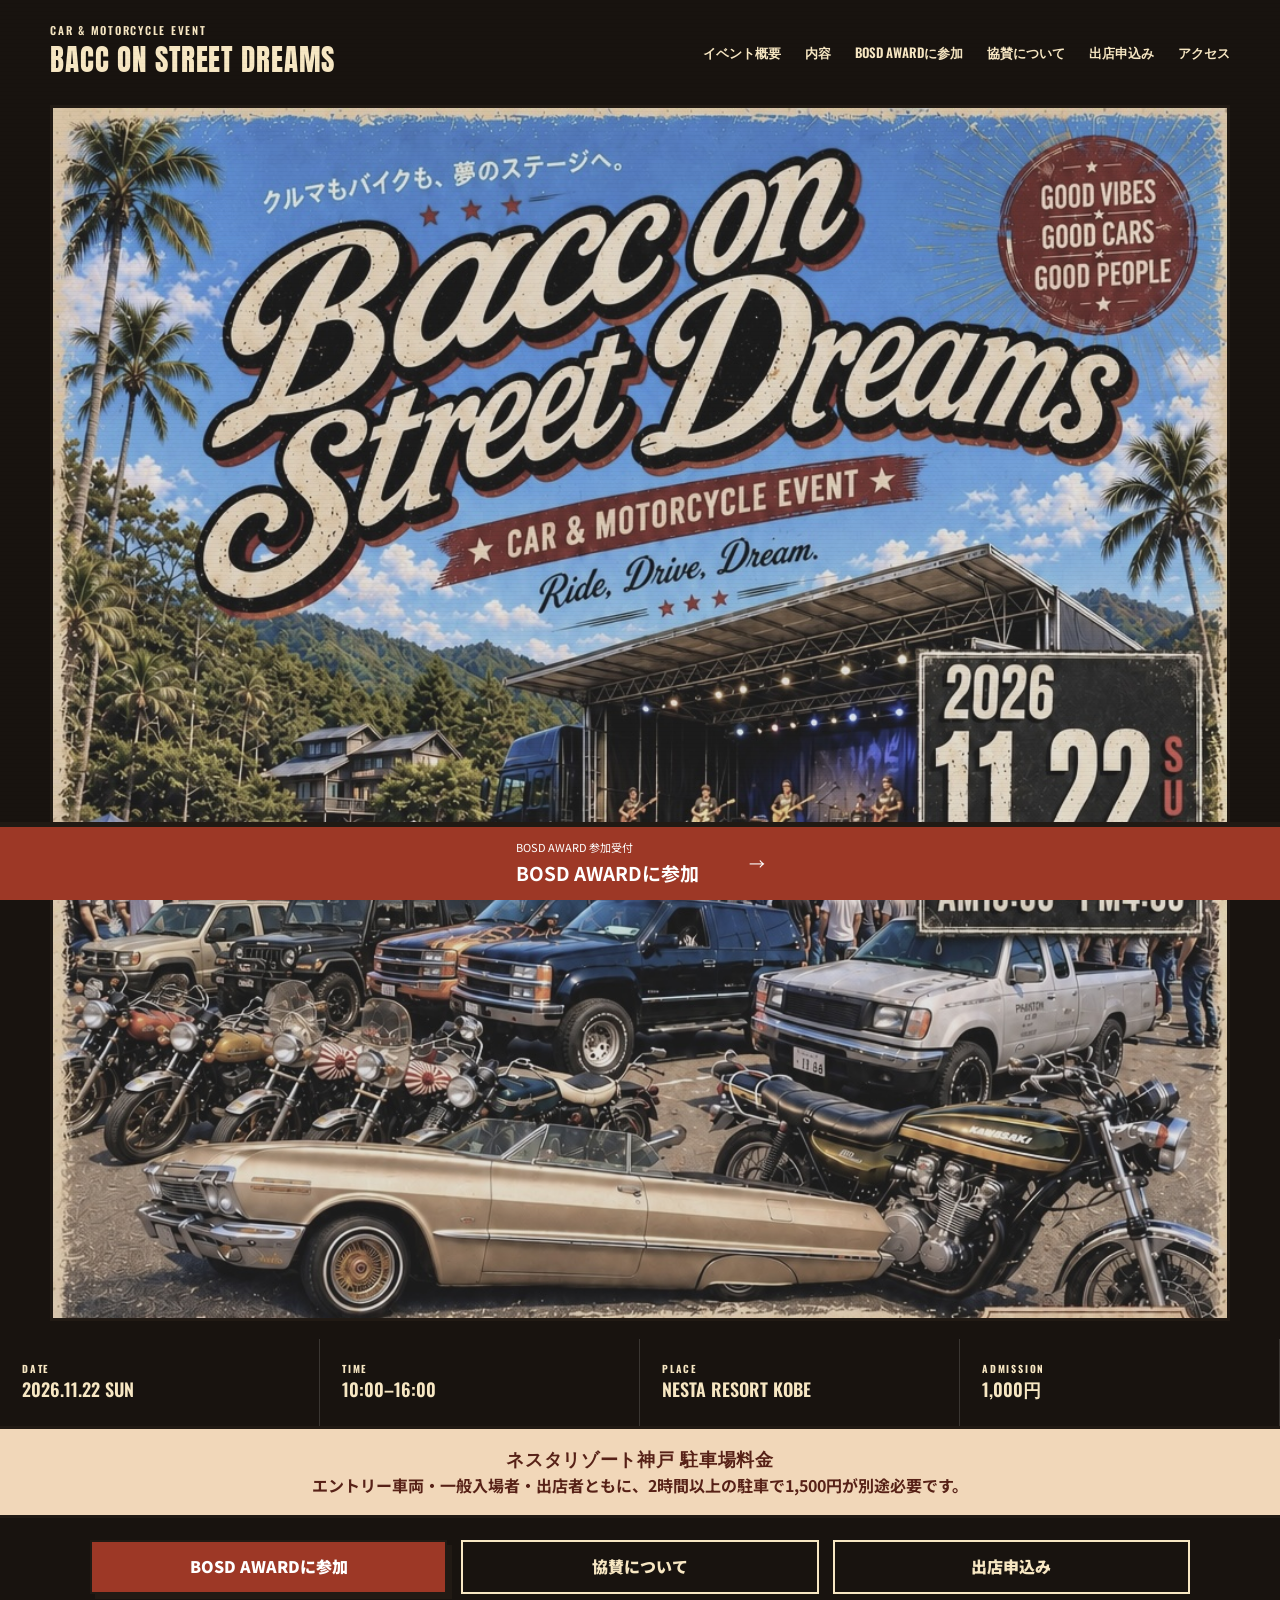
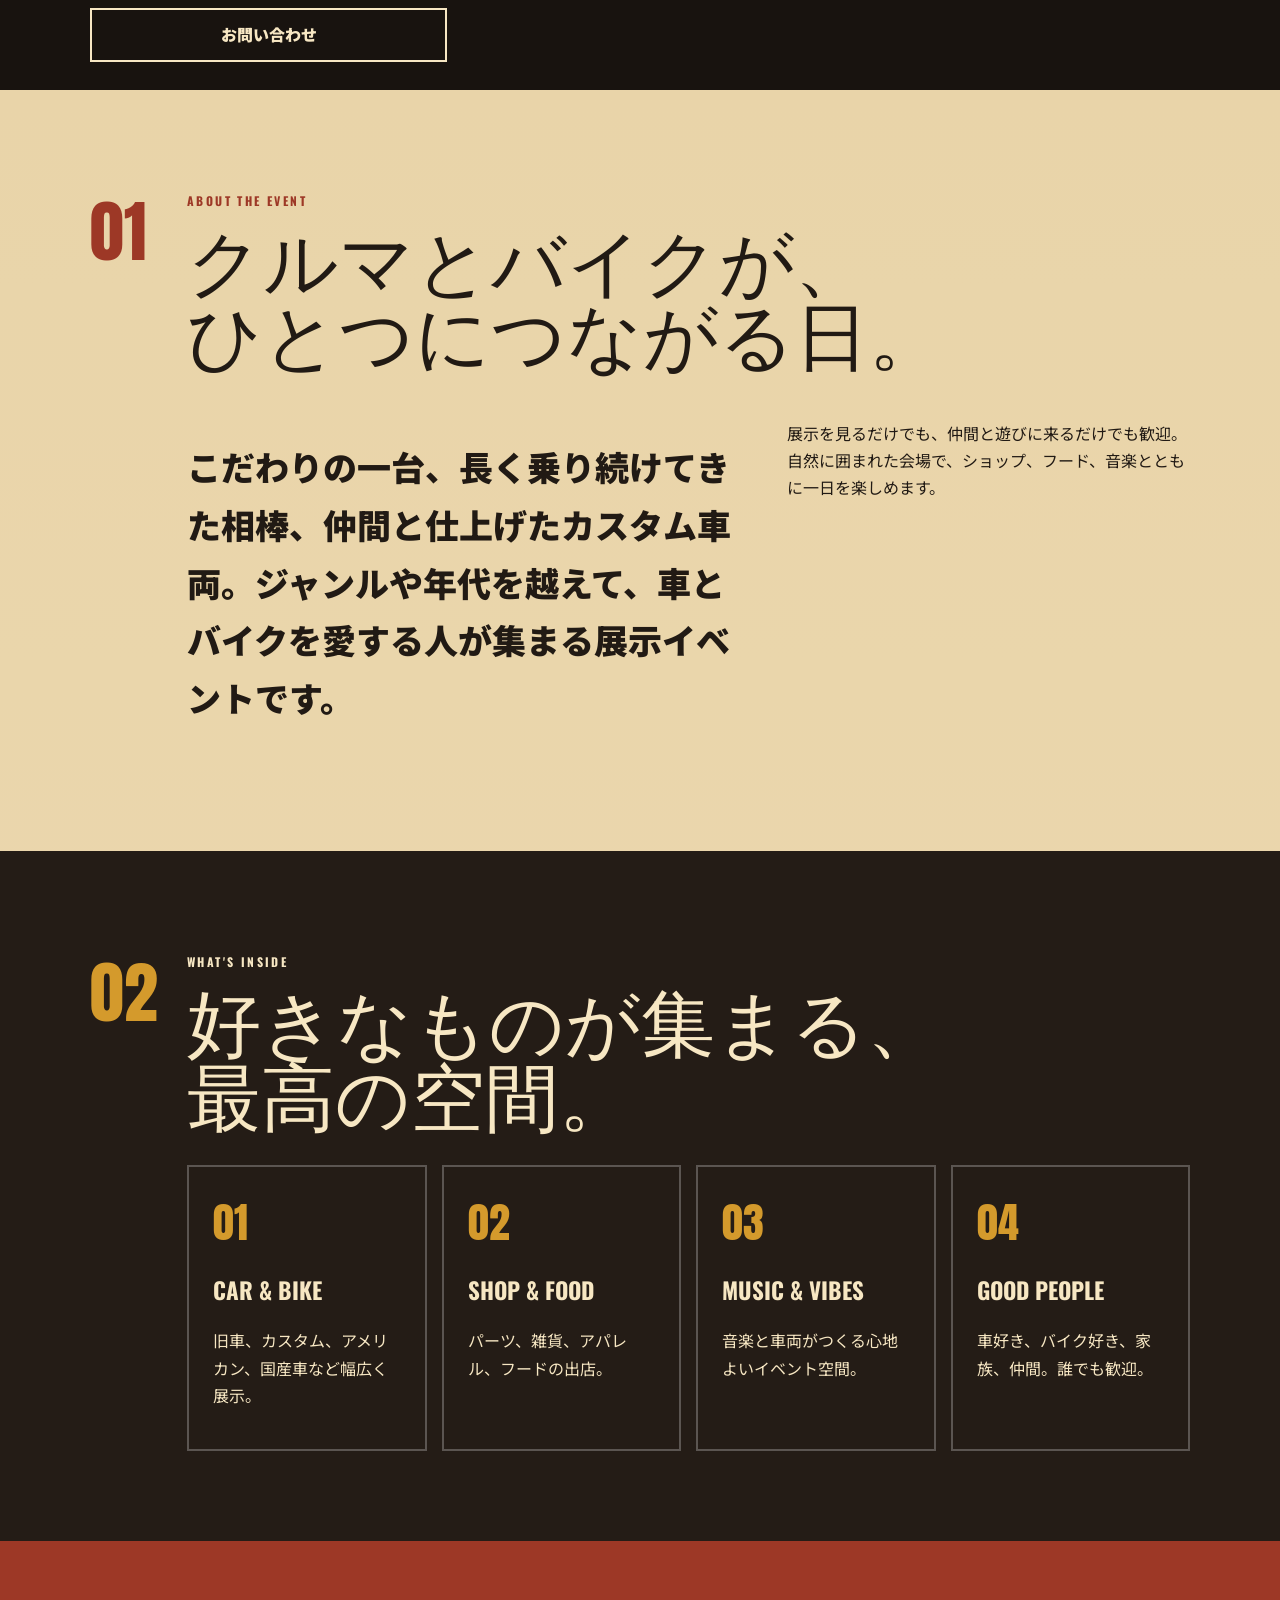
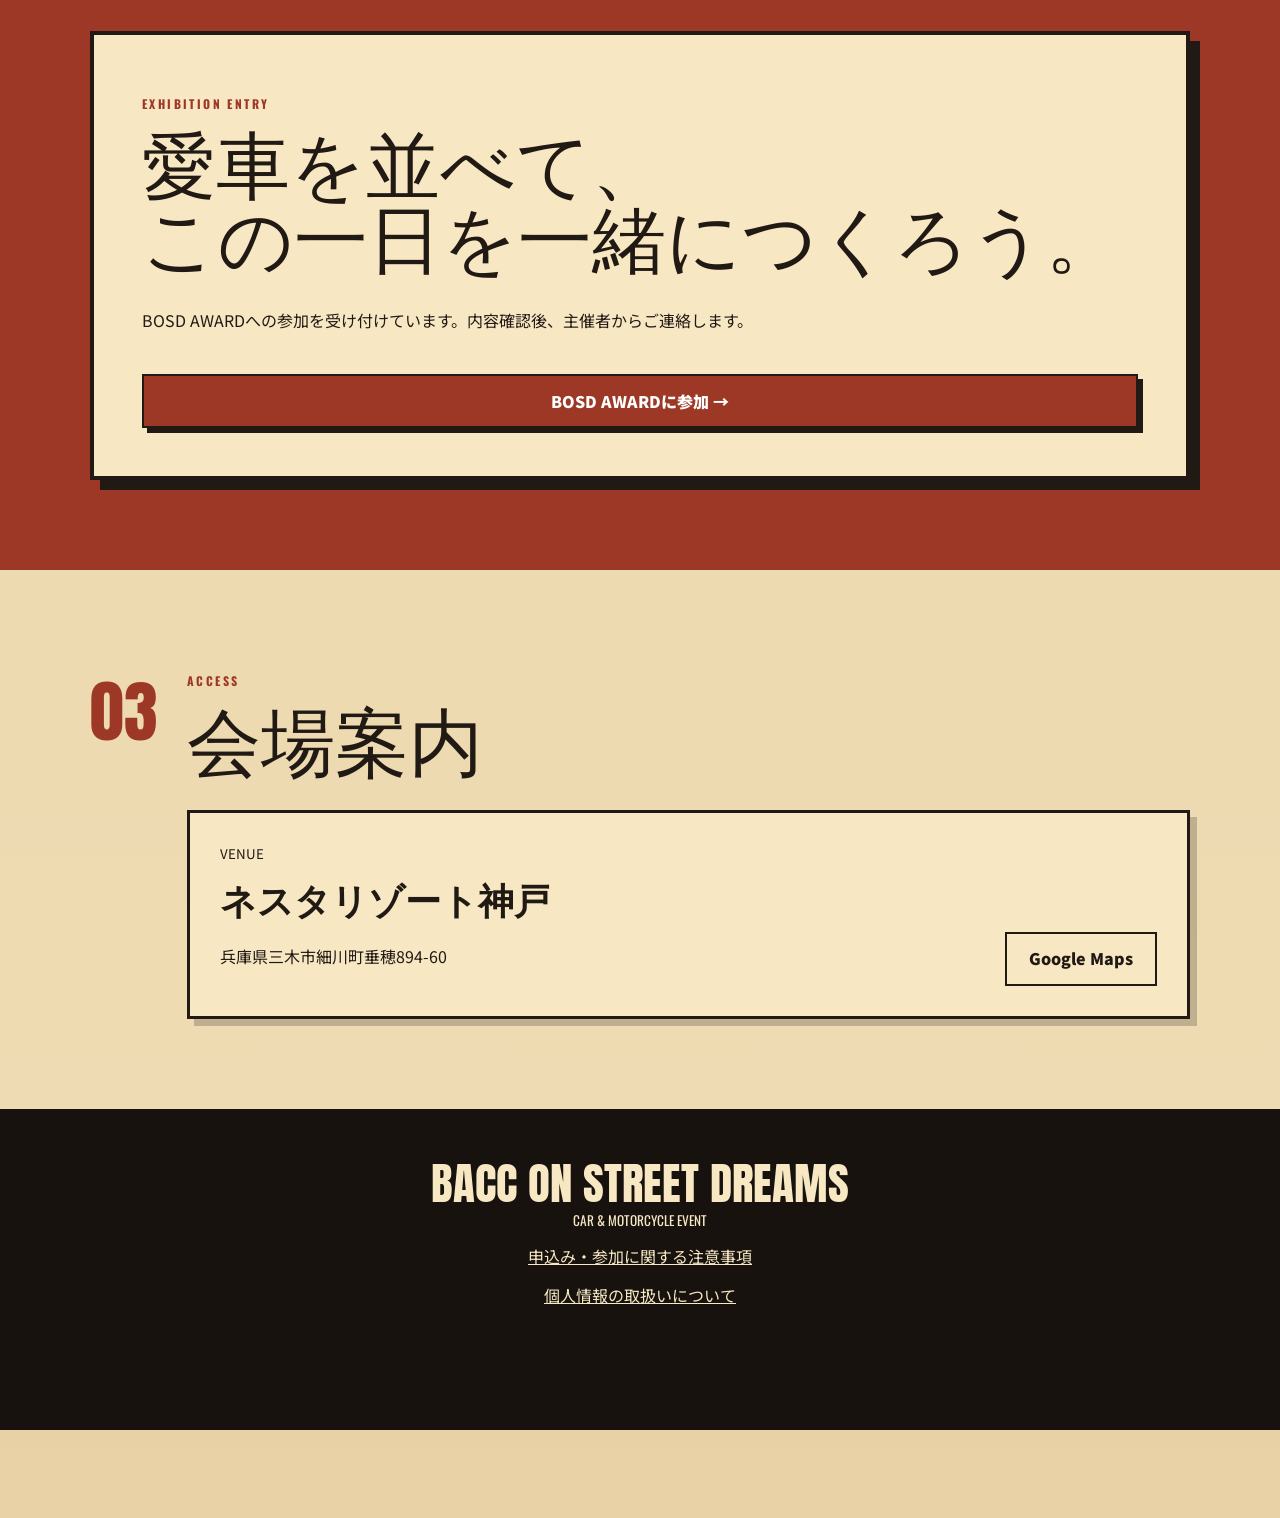
==== commit 3dc652e5: "規約確認後も申込内容を保持して元画面へ戻す" ====
--- a/index.html
+++ b/index.html
@@ -101,6 +101,7 @@
 <footer>
   <strong>BACC ON STREET DREAMS</strong>
   <small>CAR & MOTORCYCLE EVENT</small>
+  <a class="footer-policy-link" href="terms.html">申込み・参加に関する注意事項</a>
   <a class="footer-policy-link" href="privacy.html">個人情報の取扱いについて</a>
 </footer>
 
--- a/styles.css
+++ b/styles.css
@@ -76,6 +76,8 @@
 .upload input{position:absolute;width:1px;height:1px;opacity:0}.upload b{display:inline-block;background:var(--ink);color:white;padding:10px 14px;min-height:44px}.upload small{margin-top:9px}
 .preview{margin-top:16px;border:3px solid var(--ink);background:white;padding:8px}.preview img{display:block;width:100%;max-height:420px;object-fit:cover}
 .agreement{display:flex;gap:10px;padding:18px;background:#d6b77c;border:2px solid var(--ink);margin-top:20px;cursor:pointer}.agreement input{width:22px;height:22px;min-height:22px;flex:0 0 auto}.agreement span{margin:0}.agreement a{color:inherit;text-decoration:underline;text-decoration-thickness:2px;text-underline-offset:3px}
+.agreement input:disabled{cursor:not-allowed;opacity:.45}.agreement a.is-confirmed{color:#28653c}.document-confirm-status{display:block;margin-top:8px;font-weight:900;color:#7a281b}.documents-confirmed .document-confirm-status{color:#28653c}.documents-confirmed{background:#c8dcae}
+.privacy-page{padding-bottom:calc(78px + env(safe-area-inset-bottom))}.document-close-bar{position:fixed;z-index:1000;right:0;bottom:0;left:0;padding:10px max(12px,env(safe-area-inset-right)) calc(10px + env(safe-area-inset-bottom)) max(12px,env(safe-area-inset-left));border-top:3px solid var(--ink);background:rgba(33,26,20,.97);box-shadow:0 -5px 16px rgba(0,0,0,.28)}.document-close-bar button{display:block;width:min(100%,720px);min-height:54px;margin:0 auto;border:2px solid var(--cream);background:var(--rust);color:#fff;font:900 18px inherit;letter-spacing:.08em;cursor:pointer}
 .privacy-main{width:min(100% - 28px,960px);margin:0 auto;padding:32px 0 70px}.privacy-document{padding:clamp(22px,5vw,48px);border:3px solid var(--ink);background:var(--cream);box-shadow:8px 8px 0 rgba(33,26,20,.24);font-size:16px;line-height:1.85;overflow-wrap:anywhere}.privacy-document>p:first-child{margin-top:0;font-weight:700}.privacy-document section{margin-top:38px;padding-top:26px;border-top:2px solid rgba(33,26,20,.32)}.privacy-document h2{margin:0 0 16px;color:var(--rust);font-size:clamp(22px,4vw,30px);line-height:1.35}.privacy-document ul,.privacy-document ol{padding-left:1.5em}.privacy-document li+li{margin-top:7px}.privacy-document dl{margin:0}.privacy-document dt{margin-top:15px;font-weight:900}.privacy-document dd{margin:3px 0 0}.privacy-enacted{margin-top:42px;text-align:right;font-weight:900}.footer-policy-link{display:block;margin-top:12px;color:inherit;text-decoration:underline}@media(max-width:600px){.privacy-header h1{font-size:clamp(38px,13vw,62px)}.privacy-main{width:min(100% - 18px,960px);padding-top:18px}.privacy-document{padding:22px 18px;box-shadow:5px 5px 0 rgba(33,26,20,.24)}}
 .submit-button{width:100%;min-height:80px;border:4px solid var(--ink);background:var(--rust);color:white;box-shadow:8px 8px 0 var(--ink);font-weight:900;font-size:20px;cursor:pointer}.submit-button small{font:600 11px "Oswald";letter-spacing:.2em}.submit-button:disabled{opacity:.65;cursor:wait}
 .note{text-align:center;font-size:12px}.success{text-align:center;background:var(--cream);border:4px solid var(--ink);padding:45px;box-shadow:8px 8px 0 var(--ink)}.success h2{font-size:55px}
